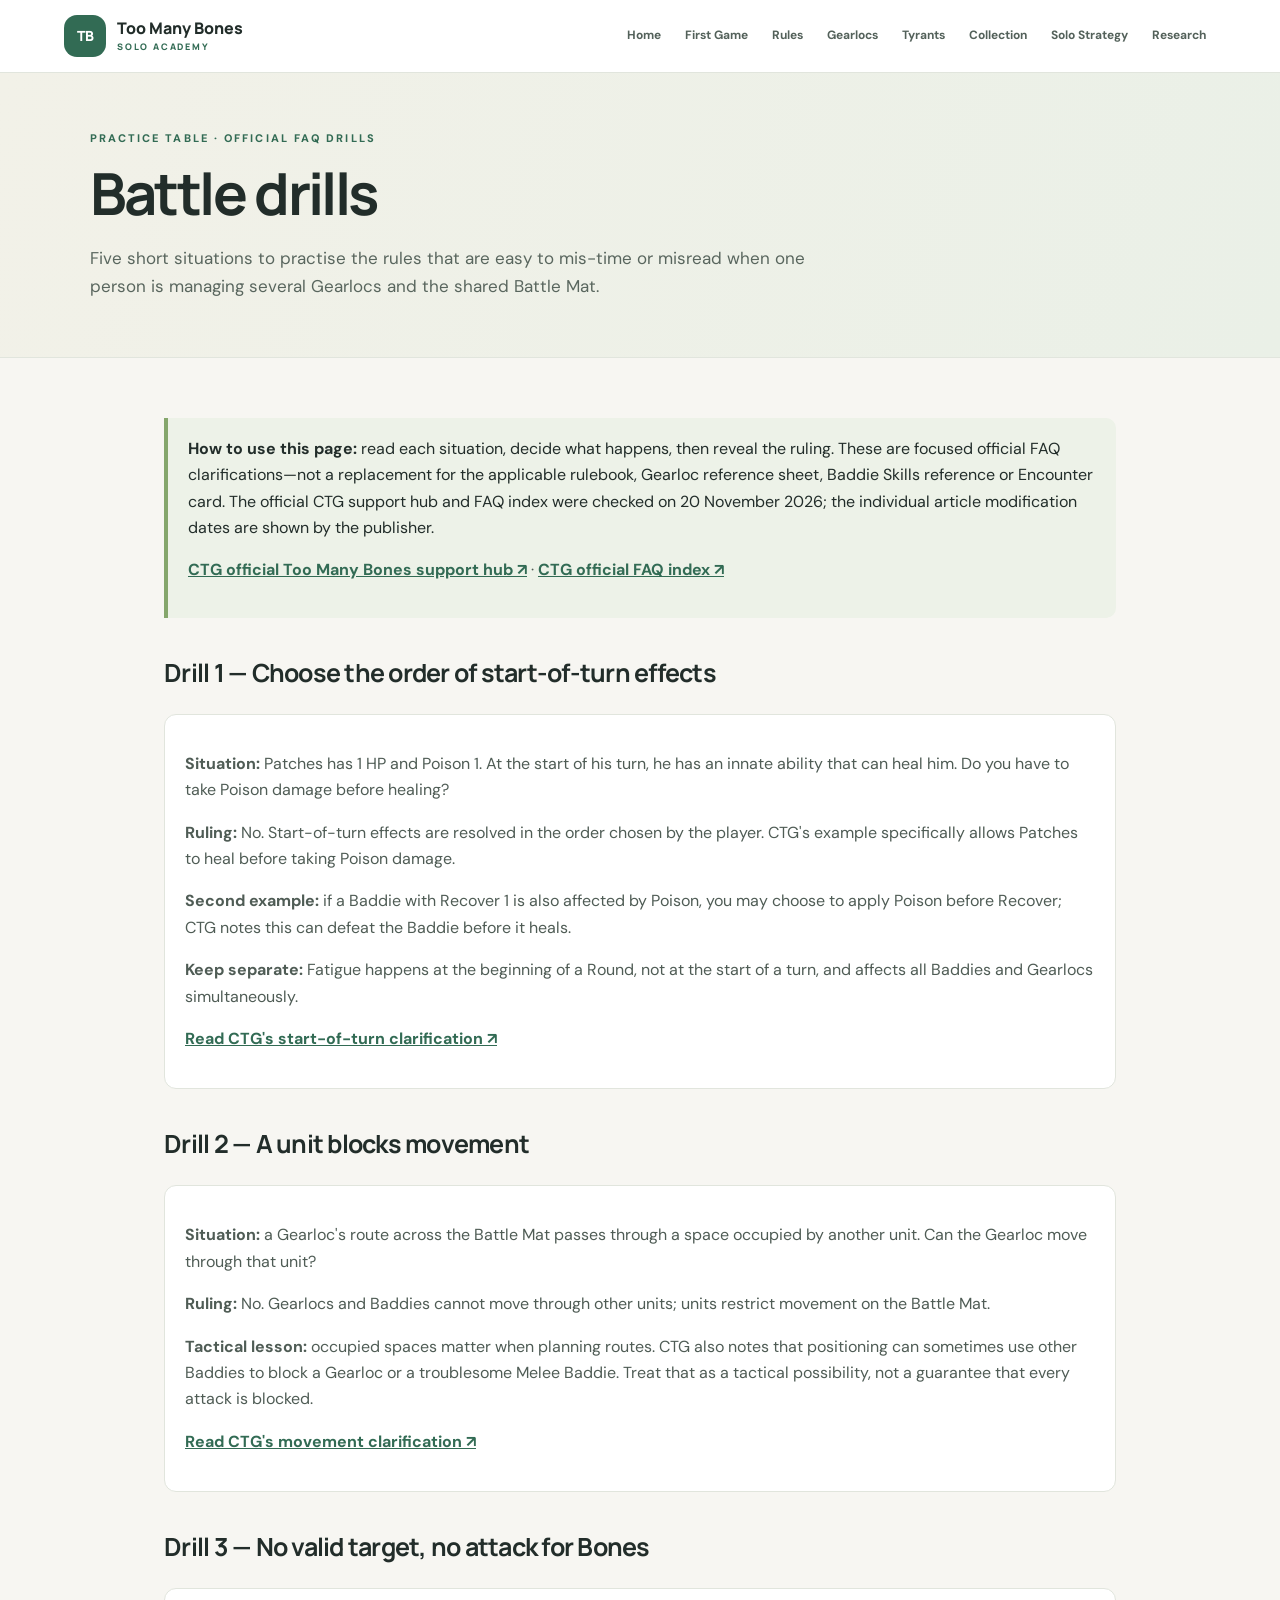
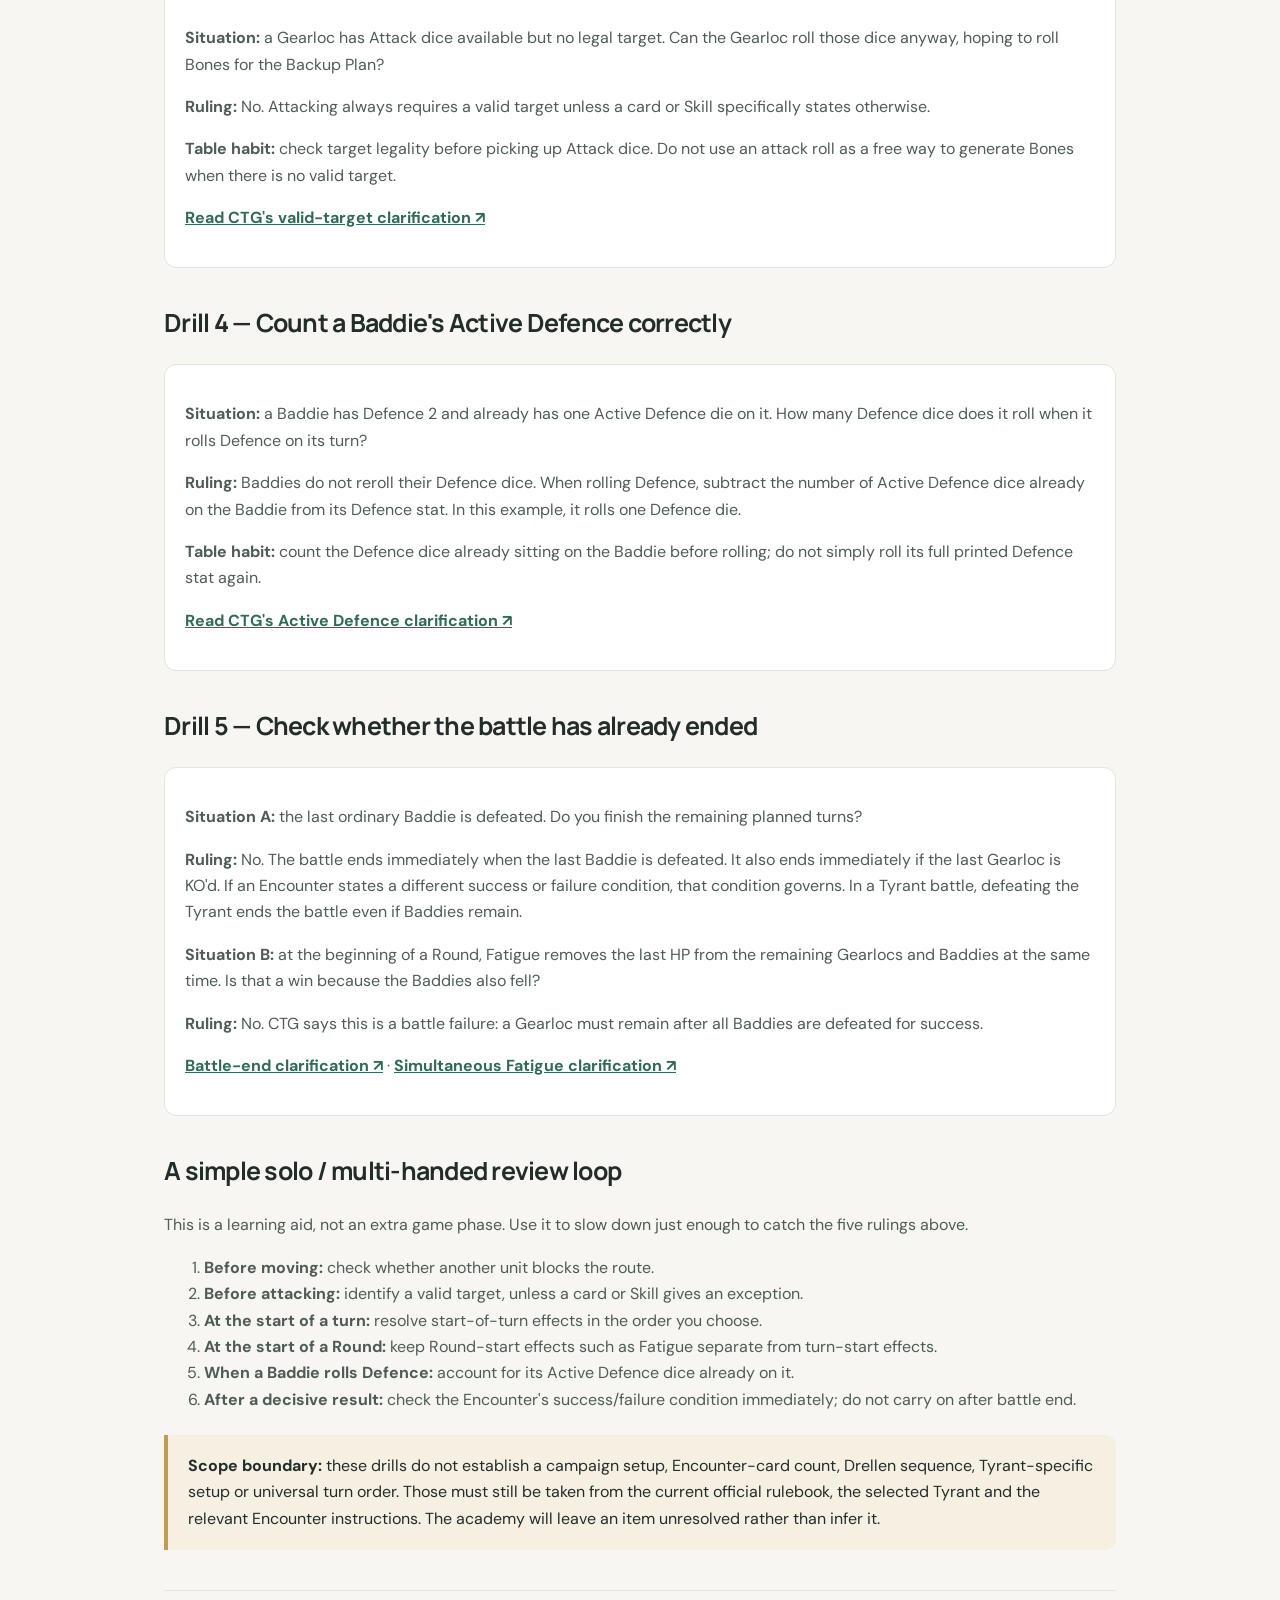
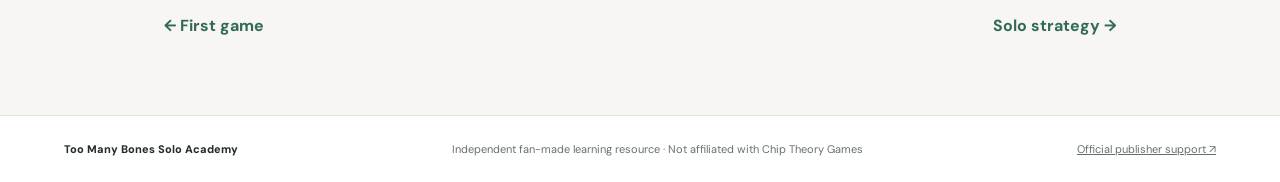
==== battle-drills.html @ 502edc92 "Add official-source battle drills for solo play" ====
<!doctype html>
<html lang="en">
<head>
<meta charset="utf-8">
<meta name="viewport" content="width=device-width,initial-scale=1">
<meta name="description" content="Five official Chip Theory Games FAQ battle drills for learning Too Many Bones solo and multi-handed.">
<title>Battle Drills | Too Many Bones Solo Academy</title>
<link rel="stylesheet" href="assets/style.css">
</head>
<body>
<header class="site-header">
<a class="brand" href="index.html"><span class="brand-mark">TB</span><span>Too Many Bones <small>SOLO ACADEMY</small></span></a>
<button class="menu-toggle" aria-expanded="false" aria-controls="site-nav">Menu</button>
<nav id="site-nav" aria-label="Main navigation">
<a href="index.html">Home</a><a href="getting-started.html">First Game</a><a href="rules.html">Rules</a><a href="gearlocs.html">Gearlocs</a><a href="tyrants.html">Tyrants</a><a href="expansions.html">Collection</a><a href="solo-strategy.html">Solo Strategy</a><a href="research.html">Research</a>
</nav>
</header>
<main>
<section class="page-intro">
<p class="eyebrow">PRACTICE TABLE · OFFICIAL FAQ DRILLS</p>
<h1>Battle drills</h1>
<p class="lead">Five short situations to practise the rules that are easy to mis-time or misread when one person is managing several Gearlocs and the shared Battle Mat.</p>
</section>
<article class="content">
<div class="info-box">
<strong>How to use this page:</strong> read each situation, decide what happens, then reveal the ruling. These are focused official FAQ clarifications—not a replacement for the applicable rulebook, Gearloc reference sheet, Baddie Skills reference or Encounter card. The official CTG support hub and FAQ index were checked on 20 November 2026; the individual article modification dates are shown by the publisher.
<p><a href="https://chiptheorygames.com/pages/support/too-many-bones" target="_blank" rel="noopener">CTG official Too Many Bones support hub ↗</a> · <a href="https://tmbsupport.chiptheorygames.com/support/solutions" target="_blank" rel="noopener">CTG official FAQ index ↗</a></p>
</div>

<h2>Drill 1 — Choose the order of start-of-turn effects</h2>
<div class="mini-card">
<p><strong>Situation:</strong> Patches has 1 HP and Poison 1. At the start of his turn, he has an innate ability that can heal him. Do you have to take Poison damage before healing?</p>
<p><strong>Ruling:</strong> No. Start-of-turn effects are resolved in the order chosen by the player. CTG's example specifically allows Patches to heal before taking Poison damage.</p>
<p><strong>Second example:</strong> if a Baddie with Recover 1 is also affected by Poison, you may choose to apply Poison before Recover; CTG notes this can defeat the Baddie before it heals.</p>
<p><strong>Keep separate:</strong> Fatigue happens at the beginning of a Round, not at the start of a turn, and affects all Baddies and Gearlocs simultaneously.</p>
<p><a href="https://tmbsupport.chiptheorygames.com/support/solutions/articles/33000210158-in-what-order-do-you-resolve-start-of-turn-effects-" target="_blank" rel="noopener">Read CTG's start-of-turn clarification ↗</a></p>
</div>

<h2>Drill 2 — A unit blocks movement</h2>
<div class="mini-card">
<p><strong>Situation:</strong> a Gearloc's route across the Battle Mat passes through a space occupied by another unit. Can the Gearloc move through that unit?</p>
<p><strong>Ruling:</strong> No. Gearlocs and Baddies cannot move through other units; units restrict movement on the Battle Mat.</p>
<p><strong>Tactical lesson:</strong> occupied spaces matter when planning routes. CTG also notes that positioning can sometimes use other Baddies to block a Gearloc or a troublesome Melee Baddie. Treat that as a tactical possibility, not a guarantee that every attack is blocked.</p>
<p><a href="https://tmbsupport.chiptheorygames.com/support/solutions/articles/33000210157-what-blocks-gearloc-and-baddie-movement-can-they-move-through-allied-units-opposing-units-" target="_blank" rel="noopener">Read CTG's movement clarification ↗</a></p>
</div>

<h2>Drill 3 — No valid target, no attack for Bones</h2>
<div class="mini-card">
<p><strong>Situation:</strong> a Gearloc has Attack dice available but no legal target. Can the Gearloc roll those dice anyway, hoping to roll Bones for the Backup Plan?</p>
<p><strong>Ruling:</strong> No. Attacking always requires a valid target unless a card or Skill specifically states otherwise.</p>
<p><strong>Table habit:</strong> check target legality before picking up Attack dice. Do not use an attack roll as a free way to generate Bones when there is no valid target.</p>
<p><a href="https://tmbsupport.chiptheorygames.com/support/solutions/articles/33000210144-can-gearlocs-and-baddies-roll-atk-dice-without-a-valid-target-in-order-to-acquire-bones-" target="_blank" rel="noopener">Read CTG's valid-target clarification ↗</a></p>
</div>

<h2>Drill 4 — Count a Baddie's Active Defence correctly</h2>
<div class="mini-card">
<p><strong>Situation:</strong> a Baddie has Defence 2 and already has one Active Defence die on it. How many Defence dice does it roll when it rolls Defence on its turn?</p>
<p><strong>Ruling:</strong> Baddies do not reroll their Defence dice. When rolling Defence, subtract the number of Active Defence dice already on the Baddie from its Defence stat. In this example, it rolls one Defence die.</p>
<p><strong>Table habit:</strong> count the Defence dice already sitting on the Baddie before rolling; do not simply roll its full printed Defence stat again.</p>
<p><a href="https://tmbsupport.chiptheorygames.com/support/solutions/articles/33000210058-do-baddies-re-roll-active-def-on-their-turn-" target="_blank" rel="noopener">Read CTG's Active Defence clarification ↗</a></p>
</div>

<h2>Drill 5 — Check whether the battle has already ended</h2>
<div class="mini-card">
<p><strong>Situation A:</strong> the last ordinary Baddie is defeated. Do you finish the remaining planned turns?</p>
<p><strong>Ruling:</strong> No. The battle ends immediately when the last Baddie is defeated. It also ends immediately if the last Gearloc is KO'd. If an Encounter states a different success or failure condition, that condition governs. In a Tyrant battle, defeating the Tyrant ends the battle even if Baddies remain.</p>
<p><strong>Situation B:</strong> at the beginning of a Round, Fatigue removes the last HP from the remaining Gearlocs and Baddies at the same time. Is that a win because the Baddies also fell?</p>
<p><strong>Ruling:</strong> No. CTG says this is a battle failure: a Gearloc must remain after all Baddies are defeated for success.</p>
<p><a href="https://tmbsupport.chiptheorygames.com/support/solutions/articles/33000210159-when-does-a-battle-end-" target="_blank" rel="noopener">Battle-end clarification ↗</a> · <a href="https://tmbsupport.chiptheorygames.com/support/solutions/articles/33000210160-if-fatigue-causes-gearlocs-and-baddies-to-lose-their-last-hp-at-the-same-time-do-we-fail-or-succeed-" target="_blank" rel="noopener">Simultaneous Fatigue clarification ↗</a></p>
</div>

<h2>A simple solo / multi-handed review loop</h2>
<p>This is a learning aid, not an extra game phase. Use it to slow down just enough to catch the five rulings above.</p>
<ol>
<li><strong>Before moving:</strong> check whether another unit blocks the route.</li>
<li><strong>Before attacking:</strong> identify a valid target, unless a card or Skill gives an exception.</li>
<li><strong>At the start of a turn:</strong> resolve start-of-turn effects in the order you choose.</li>
<li><strong>At the start of a Round:</strong> keep Round-start effects such as Fatigue separate from turn-start effects.</li>
<li><strong>When a Baddie rolls Defence:</strong> account for its Active Defence dice already on it.</li>
<li><strong>After a decisive result:</strong> check the Encounter's success/failure condition immediately; do not carry on after battle end.</li>
</ol>

<div class="info-box warning-box">
<strong>Scope boundary:</strong> these drills do not establish a campaign setup, Encounter-card count, Drellen sequence, Tyrant-specific setup or universal turn order. Those must still be taken from the current official rulebook, the selected Tyrant and the relevant Encounter instructions. The academy will leave an item unresolved rather than infer it.
</div>

<div class="page-nav"><a href="getting-started.html">← First game</a><a href="solo-strategy.html">Solo strategy →</a></div>
</article>
</main>
<footer><span>Too Many Bones Solo Academy</span><span>Independent fan-made learning resource · Not affiliated with Chip Theory Games</span><a href="https://chiptheorygames.com/pages/support/too-many-bones" target="_blank" rel="noopener">Official publisher support ↗</a></footer>
<script src="assets/site.js"></script>
</body>
</html>
---- assets/style.css ----
@import url('https://fonts.googleapis.com/css2?family=DM+Sans:wght@400;500;600;700&family=Manrope:wght@400;500;600;700;800&display=swap');
:root{--paper:#f7f6f2;--surface:#fff;--ink:#222d2a;--muted:#64716b;--line:#e1e5dd;--green:#326b54;--green-dark:#244d3e;--lime:#d8e6a8;--sand:#eee9dc;--shadow:0 12px 32px rgba(36,55,43,.06)}*{box-sizing:border-box}html{scroll-behavior:smooth}body{margin:0;background:var(--paper);color:var(--ink);font-family:"DM Sans",sans-serif;line-height:1.65}a{color:inherit}.site-header{position:sticky;top:0;z-index:10;display:flex;align-items:center;justify-content:space-between;gap:24px;padding:15px max(5vw,22px);background:rgba(255,255,255,.94);backdrop-filter:blur(12px);border-bottom:1px solid var(--line)}.brand{display:flex;align-items:center;gap:11px;text-decoration:none;font-family:Manrope,sans-serif;font-weight:800;line-height:1.1;white-space:nowrap}.brand small{display:block;margin-top:5px;color:var(--green);font-size:9px;letter-spacing:.2em}.brand-mark{display:grid;place-items:center;width:42px;height:42px;border-radius:13px;background:var(--green);color:white;font-size:14px;letter-spacing:-.05em}nav{display:flex;align-items:center;gap:4px;flex-wrap:wrap}nav a{padding:8px 10px;border-radius:8px;text-decoration:none;color:#53615a;font-size:12px;font-weight:700}nav a:hover,nav a.active{background:#eaf0e7;color:var(--green-dark)}.menu-toggle{display:none;border:1px solid var(--line);background:white;padding:8px 12px;border-radius:8px}.hero{position:relative;overflow:hidden;padding:clamp(65px,10vw,126px) max(8vw,24px) 66px;background:linear-gradient(110deg,#f2f1e8 0%,#f8f7f2 58%,#e7eee2 100%);border-bottom:1px solid var(--line)}.hero:after{content:"";position:absolute;width:390px;height:390px;right:8%;top:15%;border:1px solid #cdd9c5;border-radius:50%;box-shadow:0 0 0 34px rgba(205,217,197,.15),0 0 0 70px rgba(205,217,197,.1);pointer-events:none}.eyebrow{margin:0 0 13px;color:var(--green);font-size:11px;font-weight:800;letter-spacing:.19em;text-transform:uppercase}.hero h1{position:relative;z-index:1;max-width:700px;margin:0;font-family:Manrope,sans-serif;font-size:clamp(46px,7.5vw,88px);line-height:1.04;letter-spacing:-.065em}.hero h1 span{color:var(--green)}.hero-copy{position:relative;z-index:1;max-width:560px;margin:25px 0;color:#59665e;font-size:18px}.hero-actions{position:relative;z-index:1;display:flex;align-items:center;gap:23px;flex-wrap:wrap;margin-top:30px}.button{display:inline-flex;align-items:center;gap:15px;padding:13px 18px;border:1px solid var(--green);border-radius:9px;background:var(--green);color:white;text-decoration:none;font-size:14px;font-weight:700}.button:hover{background:var(--green-dark)}.text-link{color:var(--green-dark);font-size:14px;font-weight:700;text-decoration:none}.hero-note{position:relative;z-index:1;margin-top:44px;color:#6b776f;font-size:12px}.status-dot{display:inline-block;width:7px;height:7px;margin-right:8px;border-radius:50%;background:#78a56e}.section{padding:66px max(6vw,24px)}.section-heading{display:flex;align-items:end;justify-content:space-between;gap:24px;margin-bottom:26px}.section-heading h2,.callout h2,.page-intro h1{margin:0;font-family:Manrope,sans-serif;letter-spacing:-.045em;line-height:1.15}.section-heading h2,.callout h2{font-size:clamp(28px,4vw,42px)}.section-heading>p{max-width:280px;color:var(--muted);font-size:13px}.card-grid{display:grid;grid-template-columns:repeat(3,minmax(0,1fr));gap:15px}.feature-card{display:block;min-height:230px;padding:23px;border:1px solid var(--line);border-radius:15px;background:var(--surface);text-decoration:none;box-shadow:0 4px 16px rgba(36,55,43,.025);transition:transform .2s,box-shadow .2s}.feature-card:hover{transform:translateY(-3px);box-shadow:var(--shadow)}.card-icon{display:grid;place-items:center;width:37px;height:37px;border-radius:10px;background:#edf2e8;color:var(--green);font-size:12px;font-weight:800}.feature-card h3{margin:19px 0 7px;font-family:Manrope,sans-serif;font-size:19px;letter-spacing:-.025em}.feature-card p{margin:0 0 19px;color:var(--muted);font-size:13px}.card-link{color:var(--green);font-size:12px;font-weight:800}.callout{display:flex;align-items:center;justify-content:space-between;gap:28px;margin:0 max(6vw,24px) 70px;padding:35px;border:1px solid #dce4d5;border-radius:17px;background:#eef2e8}.callout>div{max-width:700px}.callout p:not(.eyebrow){color:#59665e;font-size:14px}.button-outline{flex-shrink:0;background:transparent;color:var(--green)}.button-outline:hover{color:white}footer{display:flex;align-items:center;justify-content:space-between;gap:16px;padding:24px max(5vw,22px);border-top:1px solid var(--line);background:white;color:var(--muted);font-size:11px}footer span:first-child{color:var(--ink);font-weight:800}.page-intro{padding:56px max(7vw,24px) 40px;background:linear-gradient(110deg,#f2f1e8,#eaf0e7);border-bottom:1px solid var(--line)}.page-intro h1{font-size:clamp(36px,5vw,58px)}.page-intro .lead{max-width:760px;color:#59665e;font-size:17px}.content{max-width:1000px;margin:0 auto;padding:38px 24px 75px}.content h2{margin-top:34px;font-family:Manrope,sans-serif;font-size:25px;letter-spacing:-.03em}.content h3{font-family:Manrope,sans-serif}.content p,.content li{color:#4f5c55}.content a{color:var(--green);font-weight:700}.info-box{margin:22px 0;padding:18px 20px;border-left:4px solid #85a66c;border-radius:0 10px 10px 0;background:#edf2e8}.warning-box{border-left-color:#c49b54;background:#f6f0e3}.two-col{display:grid;grid-template-columns:repeat(2,minmax(0,1fr));gap:16px}.mini-card{padding:20px;border:1px solid var(--line);border-radius:12px;background:white}.mini-card h3{margin-top:0}.checklist li{padding:5px 0}.table-wrap{overflow-x:auto;border:1px solid var(--line);border-radius:12px;background:white}table{width:100%;border-collapse:collapse;font-size:13px}th,td{padding:12px 14px;border-bottom:1px solid var(--line);text-align:left;vertical-align:top}th{background:#edf2e8;color:var(--green-dark)}tr:last-child td{border-bottom:0}.pill{display:inline-block;padding:3px 8px;border-radius:999px;background:#edf2e8;color:var(--green-dark);font-size:11px;font-weight:700}.page-nav{display:flex;justify-content:space-between;gap:12px;margin-top:40px;padding-top:22px;border-top:1px solid var(--line)}.page-nav a{text-decoration:none}.source-list li{margin-bottom:10px}@media(max-width:980px){.site-header{flex-wrap:wrap}.menu-toggle{display:block}nav{display:none;width:100%;padding-top:8px}nav.open{display:flex}nav a{font-size:13px}.card-grid{grid-template-columns:repeat(2,minmax(0,1fr))}.hero:after{right:-180px;opacity:.55}}@media(max-width:620px){.site-header{padding:12px 18px}.brand{font-size:14px}.hero{padding:65px 23px 45px}.hero-copy{font-size:16px}.section{padding:46px 18px}.section-heading{display:block}.card-grid,.two-col{grid-template-columns:1fr}.feature-card{min-height:0}.callout{display:block;margin:0 18px 45px;padding:24px}.callout .button{margin-top:12px}footer{align-items:flex-start;flex-direction:column;padding:22px}th,td{padding:10px}.hero:after{right:-260px}}
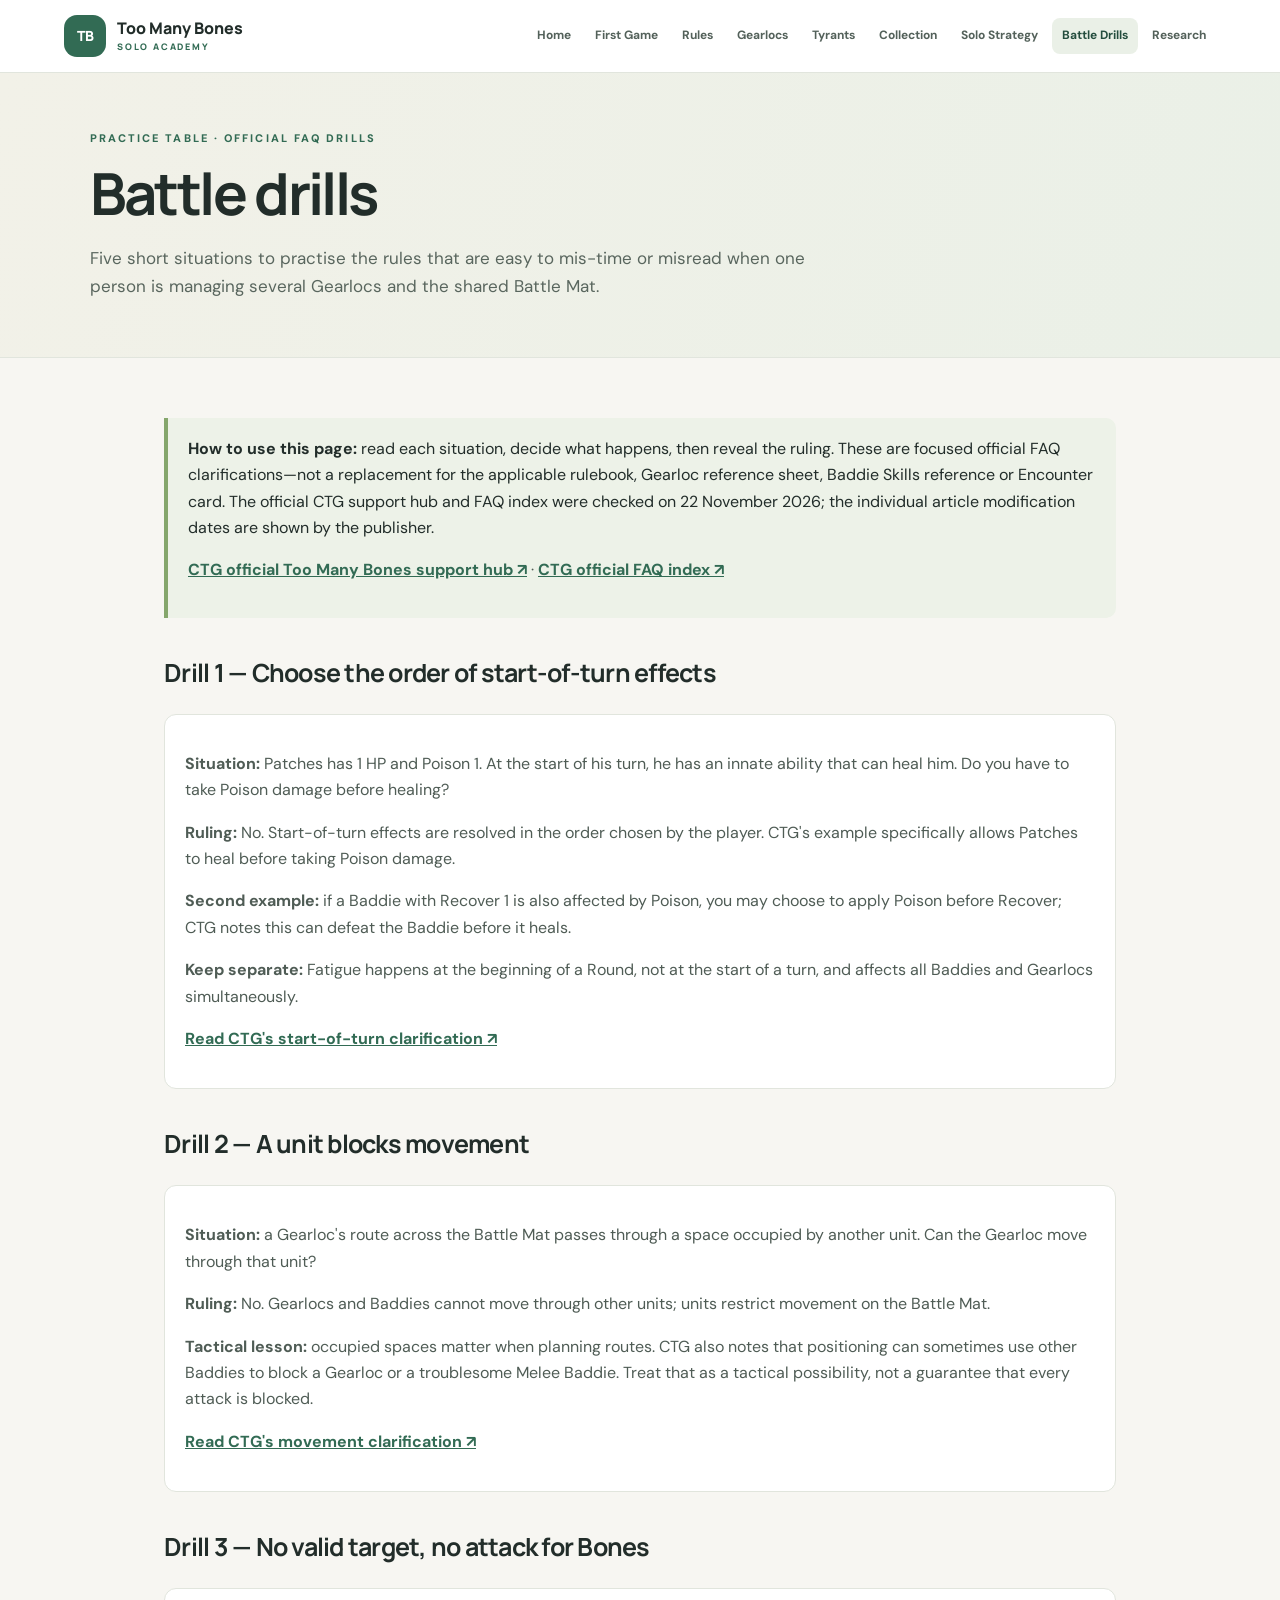
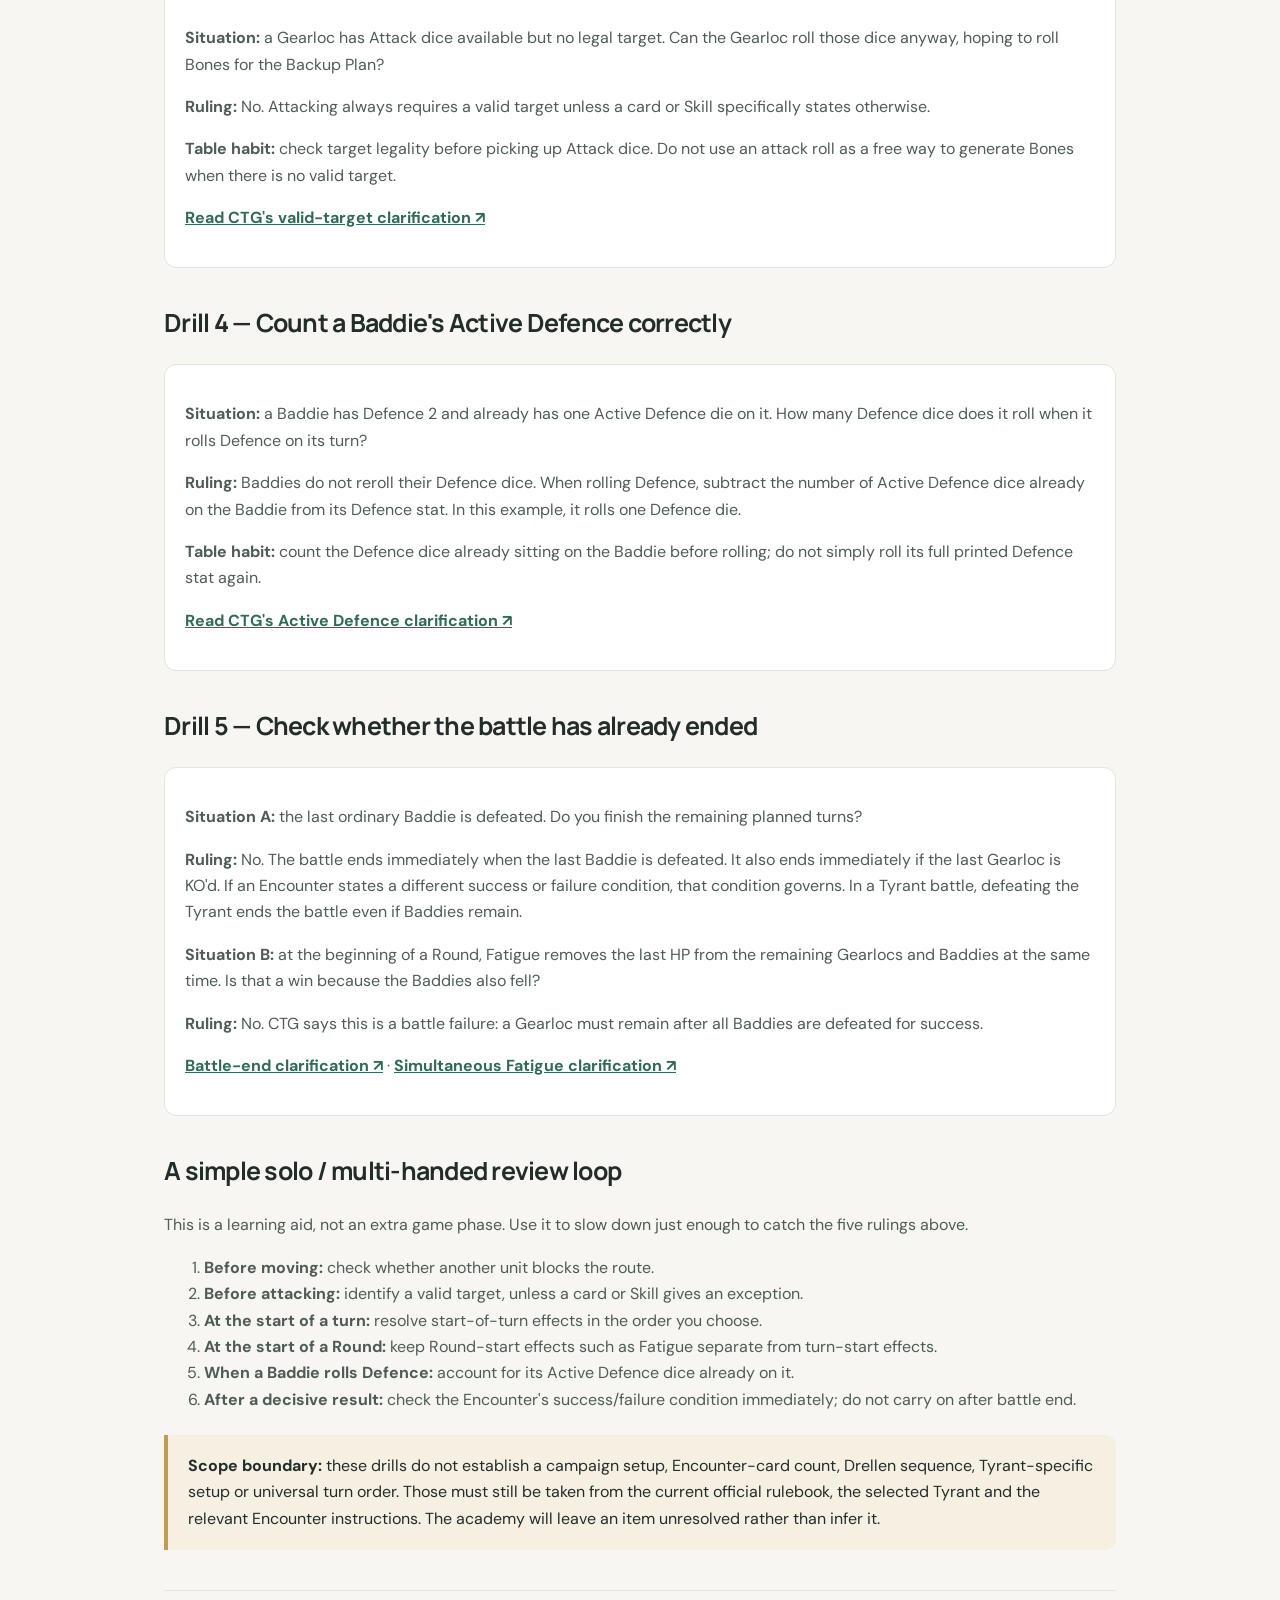
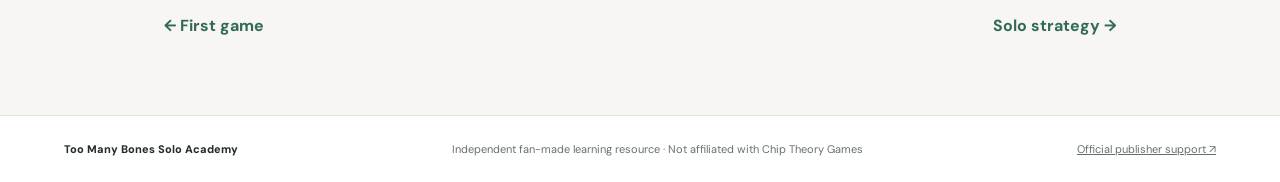
==== commit 0ba87307: "Add Battle Drills to main navigation" ====
--- a/battle-drills.html
+++ b/battle-drills.html
@@ -12,7 +12,7 @@
 <a class="brand" href="index.html"><span class="brand-mark">TB</span><span>Too Many Bones <small>SOLO ACADEMY</small></span></a>
 <button class="menu-toggle" aria-expanded="false" aria-controls="site-nav">Menu</button>
 <nav id="site-nav" aria-label="Main navigation">
-<a href="index.html">Home</a><a href="getting-started.html">First Game</a><a href="rules.html">Rules</a><a href="gearlocs.html">Gearlocs</a><a href="tyrants.html">Tyrants</a><a href="expansions.html">Collection</a><a href="solo-strategy.html">Solo Strategy</a><a href="research.html">Research</a>
+<a href="index.html">Home</a><a href="getting-started.html">First Game</a><a href="rules.html">Rules</a><a href="gearlocs.html">Gearlocs</a><a href="tyrants.html">Tyrants</a><a href="expansions.html">Collection</a><a href="solo-strategy.html">Solo Strategy</a><a class="active" href="battle-drills.html">Battle Drills</a><a href="research.html">Research</a>
 </nav>
 </header>
 <main>
@@ -23,7 +23,7 @@
 </section>
 <article class="content">
 <div class="info-box">
-<strong>How to use this page:</strong> read each situation, decide what happens, then reveal the ruling. These are focused official FAQ clarifications—not a replacement for the applicable rulebook, Gearloc reference sheet, Baddie Skills reference or Encounter card. The official CTG support hub and FAQ index were checked on 20 November 2026; the individual article modification dates are shown by the publisher.
+<strong>How to use this page:</strong> read each situation, decide what happens, then reveal the ruling. These are focused official FAQ clarifications—not a replacement for the applicable rulebook, Gearloc reference sheet, Baddie Skills reference or Encounter card. The official CTG support hub and FAQ index were checked on 22 November 2026; the individual article modification dates are shown by the publisher.
 <p><a href="https://chiptheorygames.com/pages/support/too-many-bones" target="_blank" rel="noopener">CTG official Too Many Bones support hub ↗</a> · <a href="https://tmbsupport.chiptheorygames.com/support/solutions" target="_blank" rel="noopener">CTG official FAQ index ↗</a></p>
 </div>
 
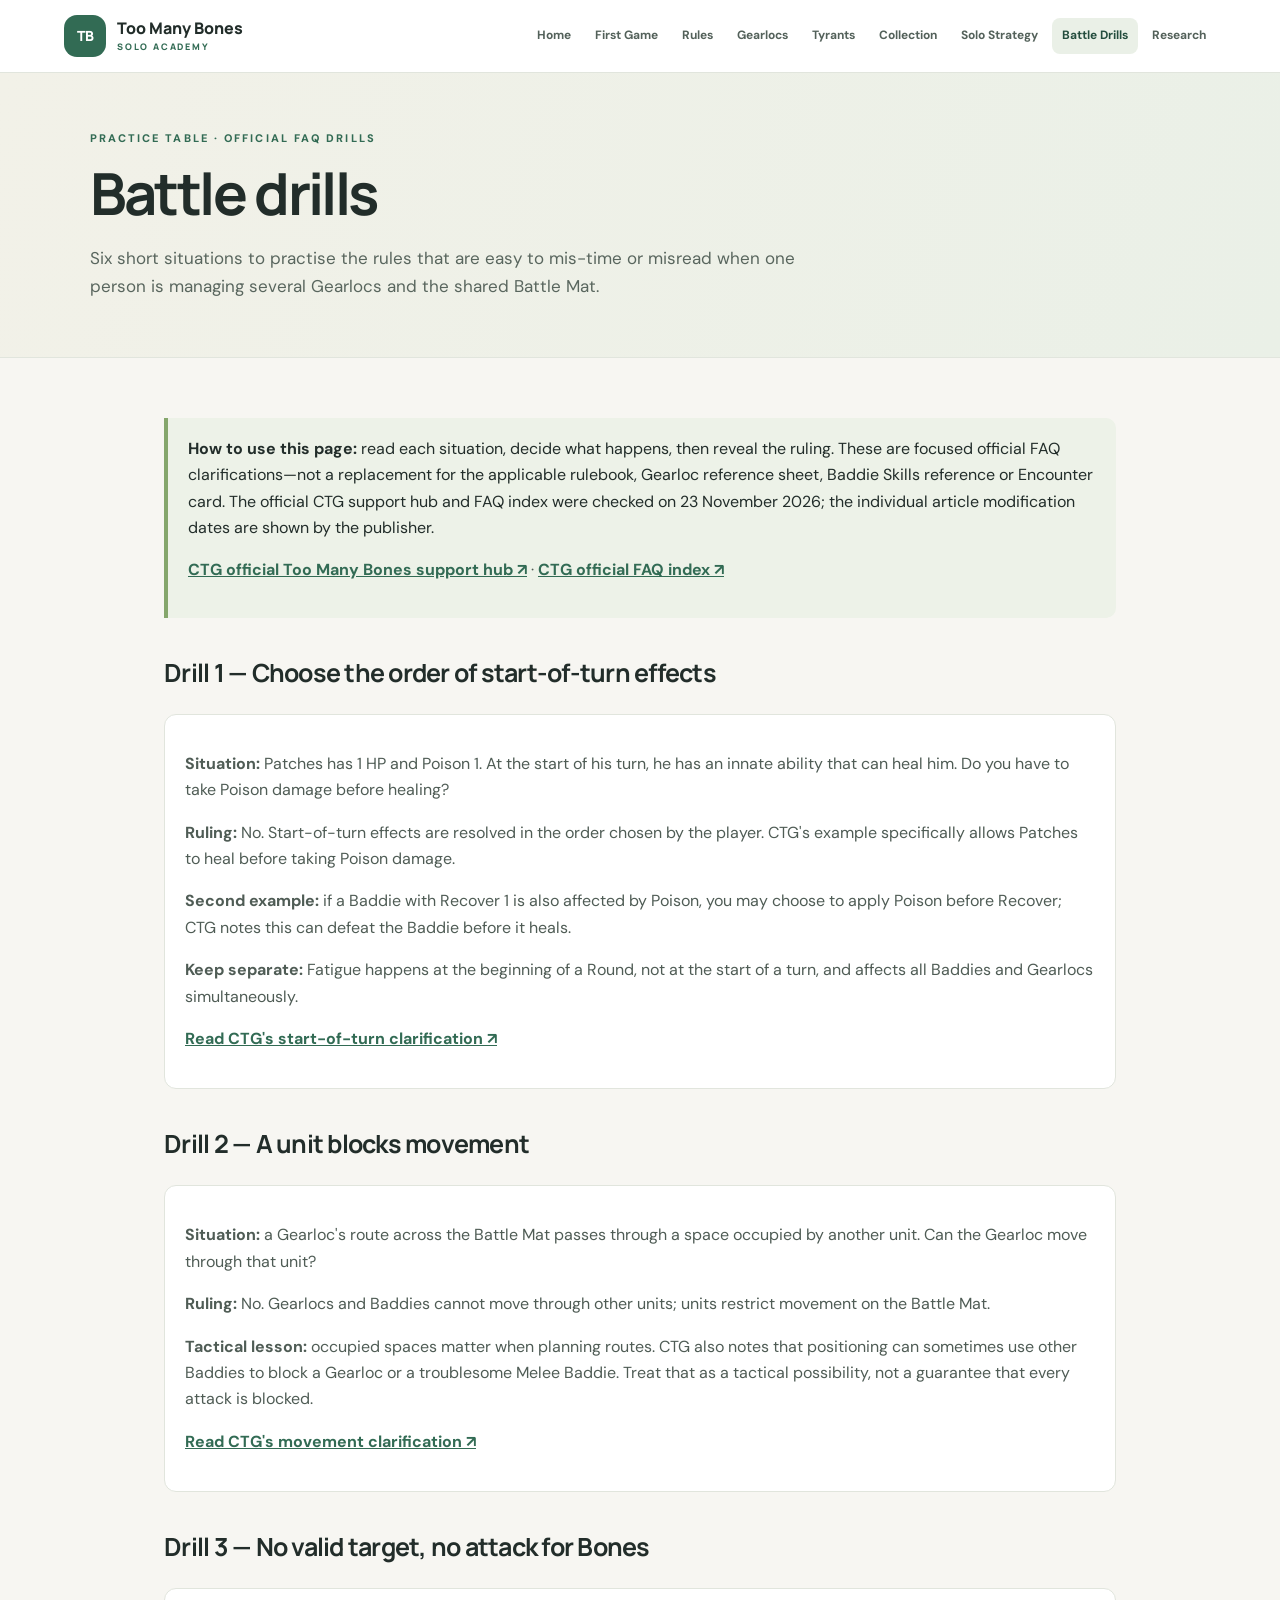
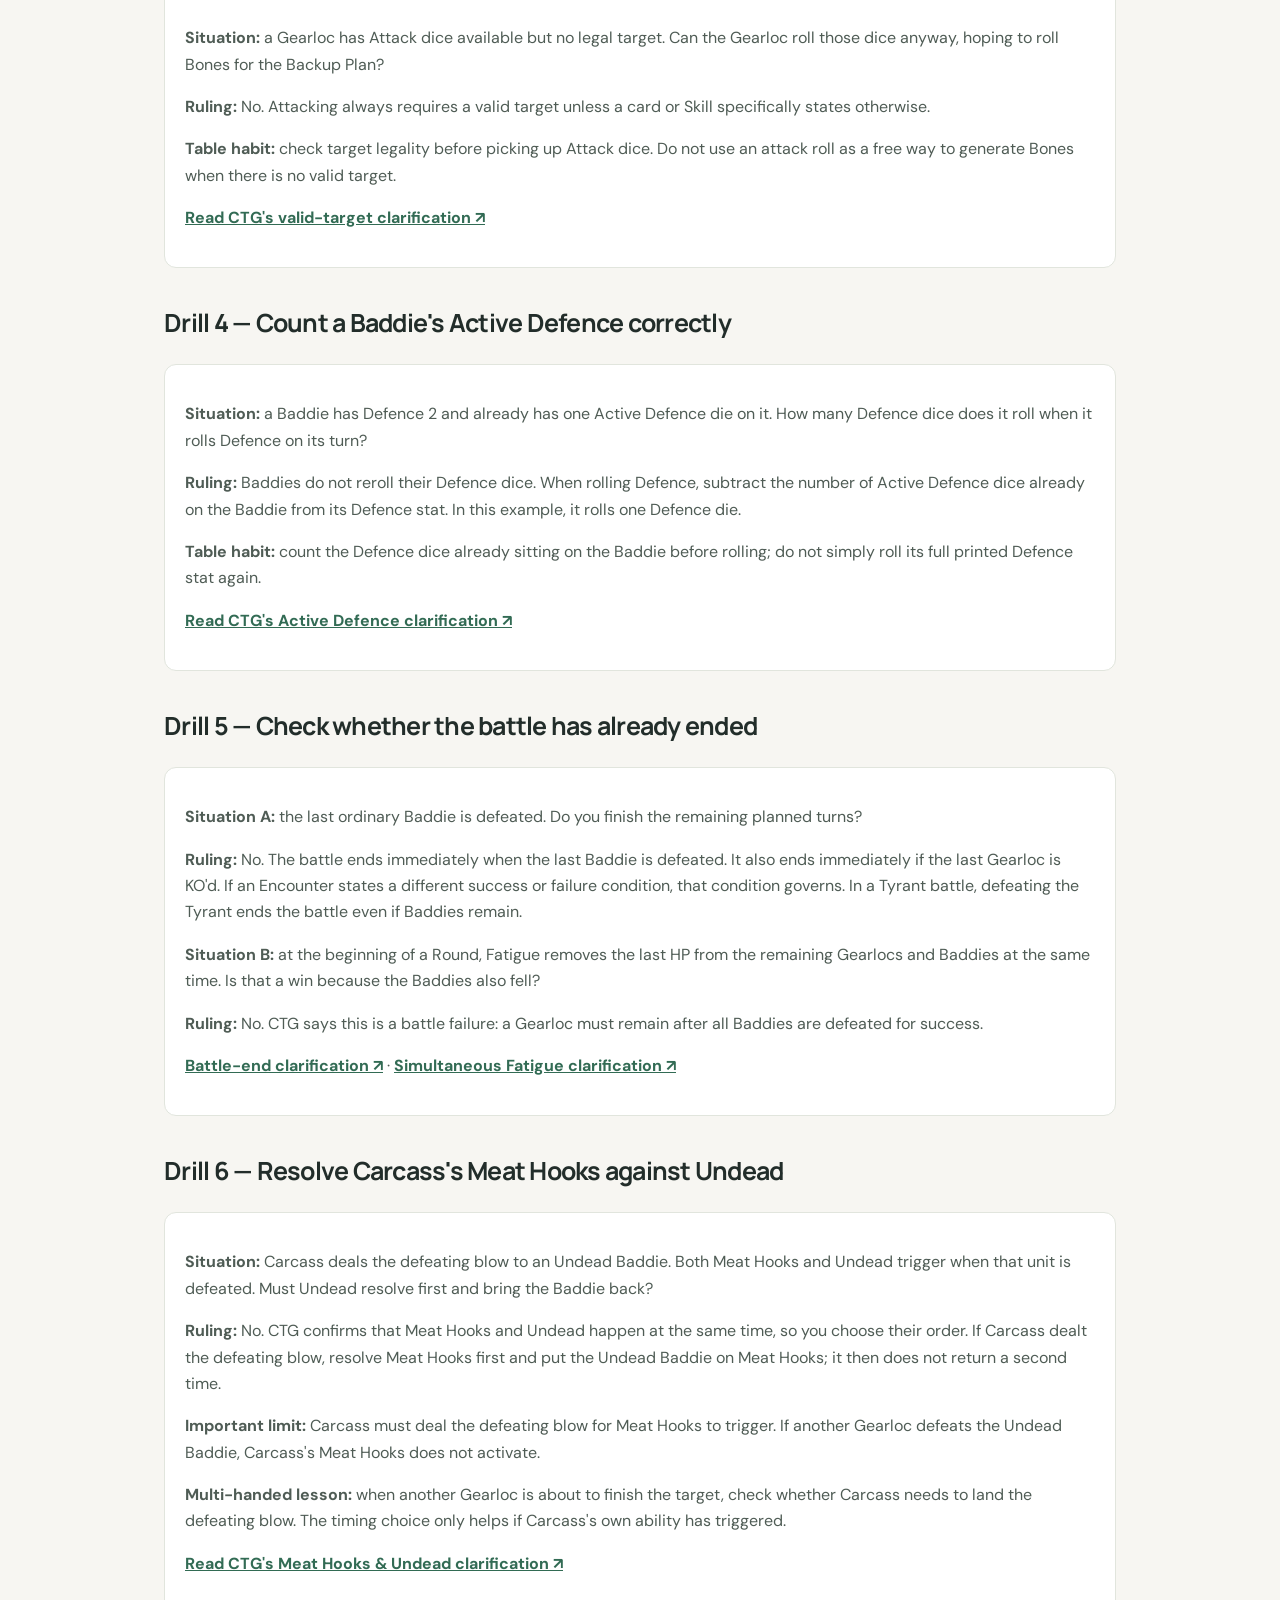
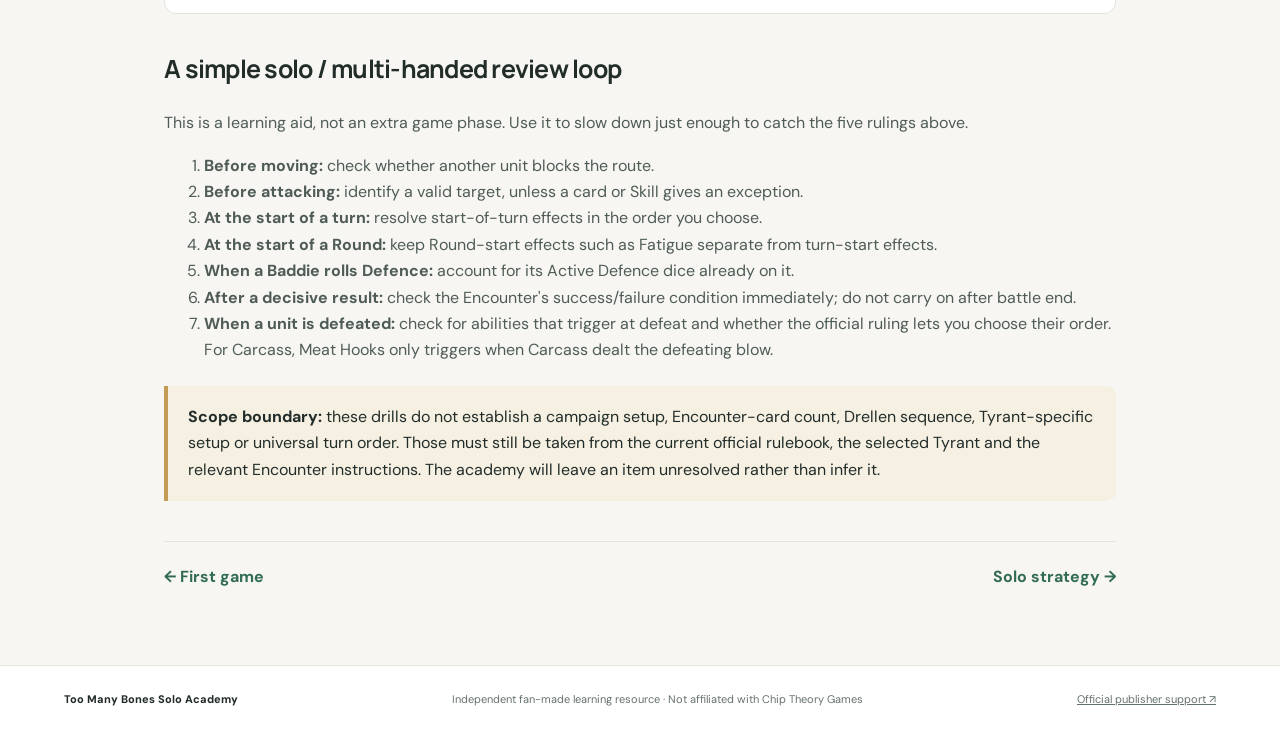
==== commit cf9dc988: "Add official Carcass Meat Hooks and Undead battle drill" ====
--- a/battle-drills.html
+++ b/battle-drills.html
@@ -3,7 +3,7 @@
 <head>
 <meta charset="utf-8">
 <meta name="viewport" content="width=device-width,initial-scale=1">
-<meta name="description" content="Five official Chip Theory Games FAQ battle drills for learning Too Many Bones solo and multi-handed.">
+<meta name="description" content="Six official Chip Theory Games FAQ battle drills for learning Too Many Bones solo and multi-handed.">
 <title>Battle Drills | Too Many Bones Solo Academy</title>
 <link rel="stylesheet" href="assets/style.css">
 </head>
@@ -19,11 +19,11 @@
 <section class="page-intro">
 <p class="eyebrow">PRACTICE TABLE · OFFICIAL FAQ DRILLS</p>
 <h1>Battle drills</h1>
-<p class="lead">Five short situations to practise the rules that are easy to mis-time or misread when one person is managing several Gearlocs and the shared Battle Mat.</p>
+<p class="lead">Six short situations to practise the rules that are easy to mis-time or misread when one person is managing several Gearlocs and the shared Battle Mat.</p>
 </section>
 <article class="content">
 <div class="info-box">
-<strong>How to use this page:</strong> read each situation, decide what happens, then reveal the ruling. These are focused official FAQ clarifications—not a replacement for the applicable rulebook, Gearloc reference sheet, Baddie Skills reference or Encounter card. The official CTG support hub and FAQ index were checked on 22 November 2026; the individual article modification dates are shown by the publisher.
+<strong>How to use this page:</strong> read each situation, decide what happens, then reveal the ruling. These are focused official FAQ clarifications—not a replacement for the applicable rulebook, Gearloc reference sheet, Baddie Skills reference or Encounter card. The official CTG support hub and FAQ index were checked on 23 November 2026; the individual article modification dates are shown by the publisher.
 <p><a href="https://chiptheorygames.com/pages/support/too-many-bones" target="_blank" rel="noopener">CTG official Too Many Bones support hub ↗</a> · <a href="https://tmbsupport.chiptheorygames.com/support/solutions" target="_blank" rel="noopener">CTG official FAQ index ↗</a></p>
 </div>
 
@@ -69,6 +69,15 @@
 <p><a href="https://tmbsupport.chiptheorygames.com/support/solutions/articles/33000210159-when-does-a-battle-end-" target="_blank" rel="noopener">Battle-end clarification ↗</a> · <a href="https://tmbsupport.chiptheorygames.com/support/solutions/articles/33000210160-if-fatigue-causes-gearlocs-and-baddies-to-lose-their-last-hp-at-the-same-time-do-we-fail-or-succeed-" target="_blank" rel="noopener">Simultaneous Fatigue clarification ↗</a></p>
 </div>
 
+<h2>Drill 6 — Resolve Carcass's Meat Hooks against Undead</h2>
+<div class="mini-card">
+<p><strong>Situation:</strong> Carcass deals the defeating blow to an Undead Baddie. Both Meat Hooks and Undead trigger when that unit is defeated. Must Undead resolve first and bring the Baddie back?</p>
+<p><strong>Ruling:</strong> No. CTG confirms that Meat Hooks and Undead happen at the same time, so you choose their order. If Carcass dealt the defeating blow, resolve Meat Hooks first and put the Undead Baddie on Meat Hooks; it then does not return a second time.</p>
+<p><strong>Important limit:</strong> Carcass must deal the defeating blow for Meat Hooks to trigger. If another Gearloc defeats the Undead Baddie, Carcass's Meat Hooks does not activate.</p>
+<p><strong>Multi-handed lesson:</strong> when another Gearloc is about to finish the target, check whether Carcass needs to land the defeating blow. The timing choice only helps if Carcass's own ability has triggered.</p>
+<p><a href="https://tmbsupport.chiptheorygames.com/support/solutions/articles/33000291067-meat-hooks-undead-baddie-skill" target="_blank" rel="noopener">Read CTG's Meat Hooks &amp; Undead clarification ↗</a></p>
+</div>
+
 <h2>A simple solo / multi-handed review loop</h2>
 <p>This is a learning aid, not an extra game phase. Use it to slow down just enough to catch the five rulings above.</p>
 <ol>
@@ -78,6 +87,7 @@
 <li><strong>At the start of a Round:</strong> keep Round-start effects such as Fatigue separate from turn-start effects.</li>
 <li><strong>When a Baddie rolls Defence:</strong> account for its Active Defence dice already on it.</li>
 <li><strong>After a decisive result:</strong> check the Encounter's success/failure condition immediately; do not carry on after battle end.</li>
+<li><strong>When a unit is defeated:</strong> check for abilities that trigger at defeat and whether the official ruling lets you choose their order. For Carcass, Meat Hooks only triggers when Carcass dealt the defeating blow.</li>
 </ol>
 
 <div class="info-box warning-box">
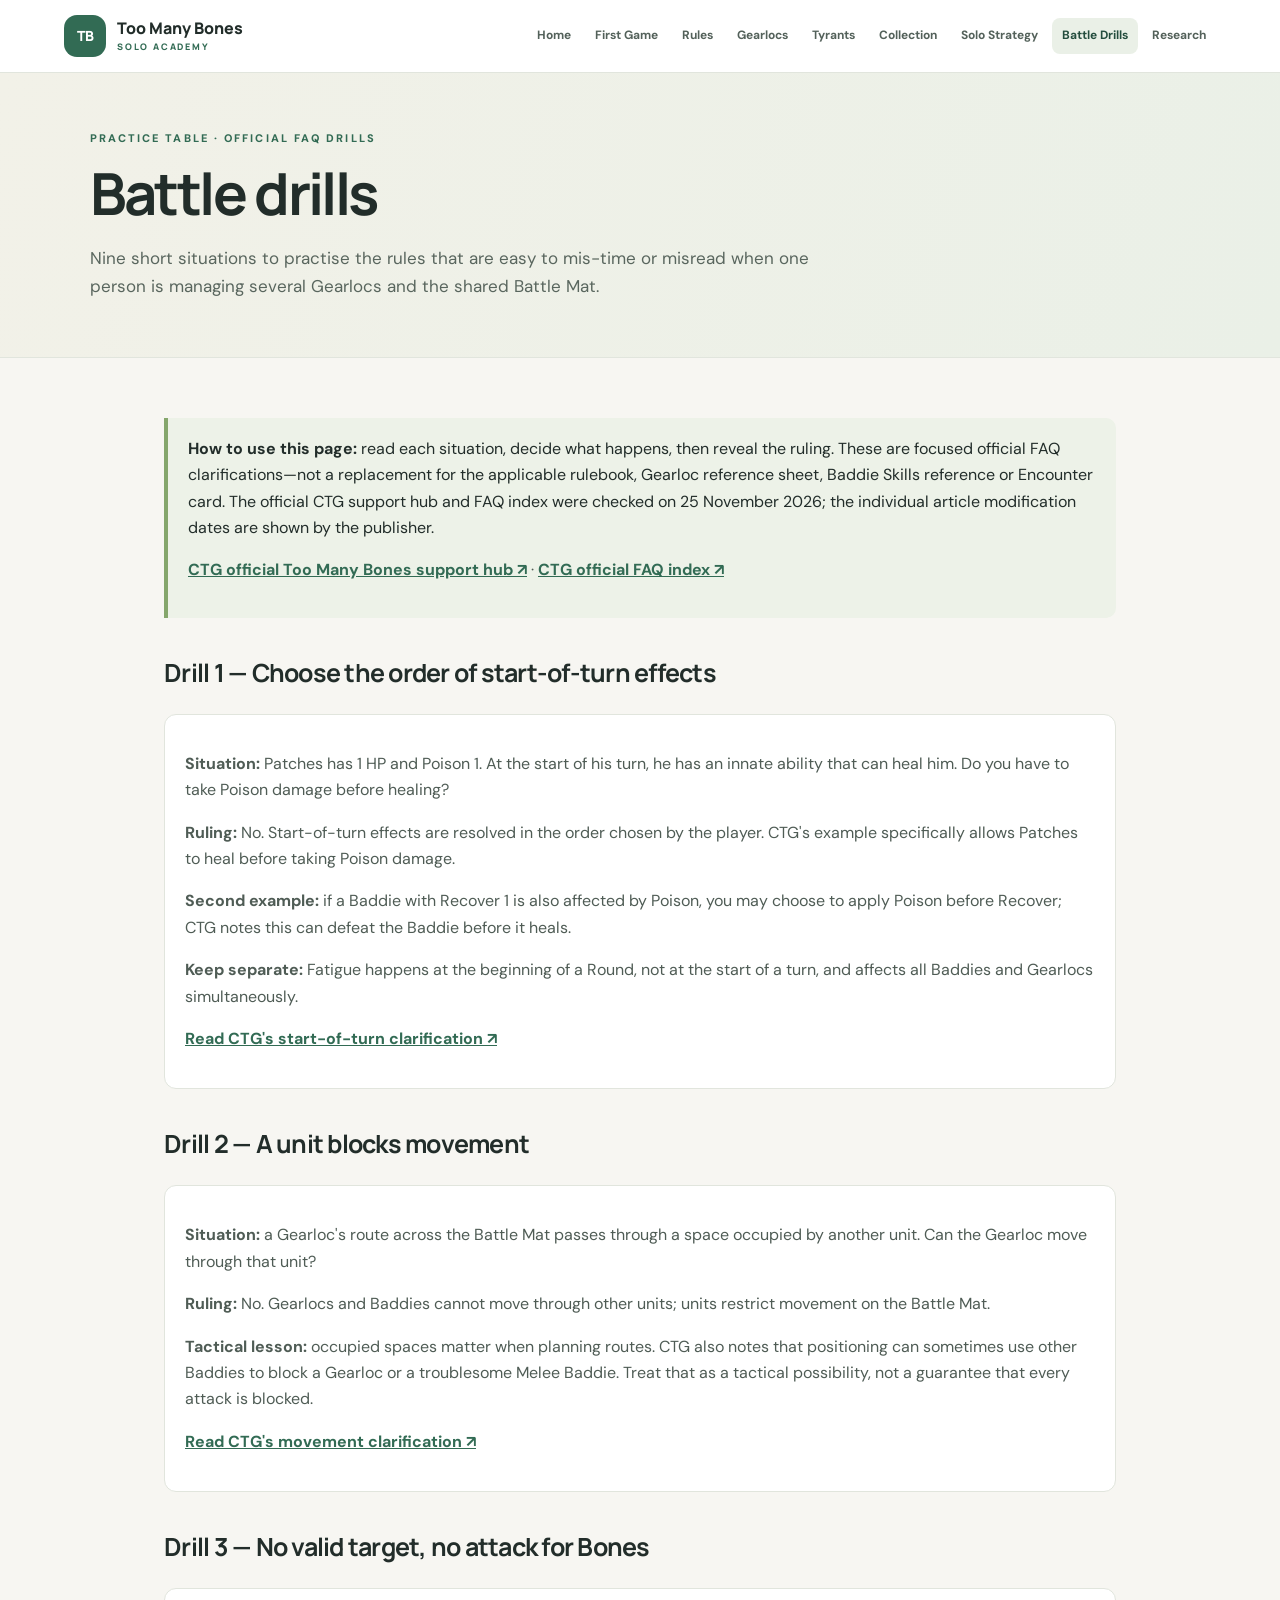
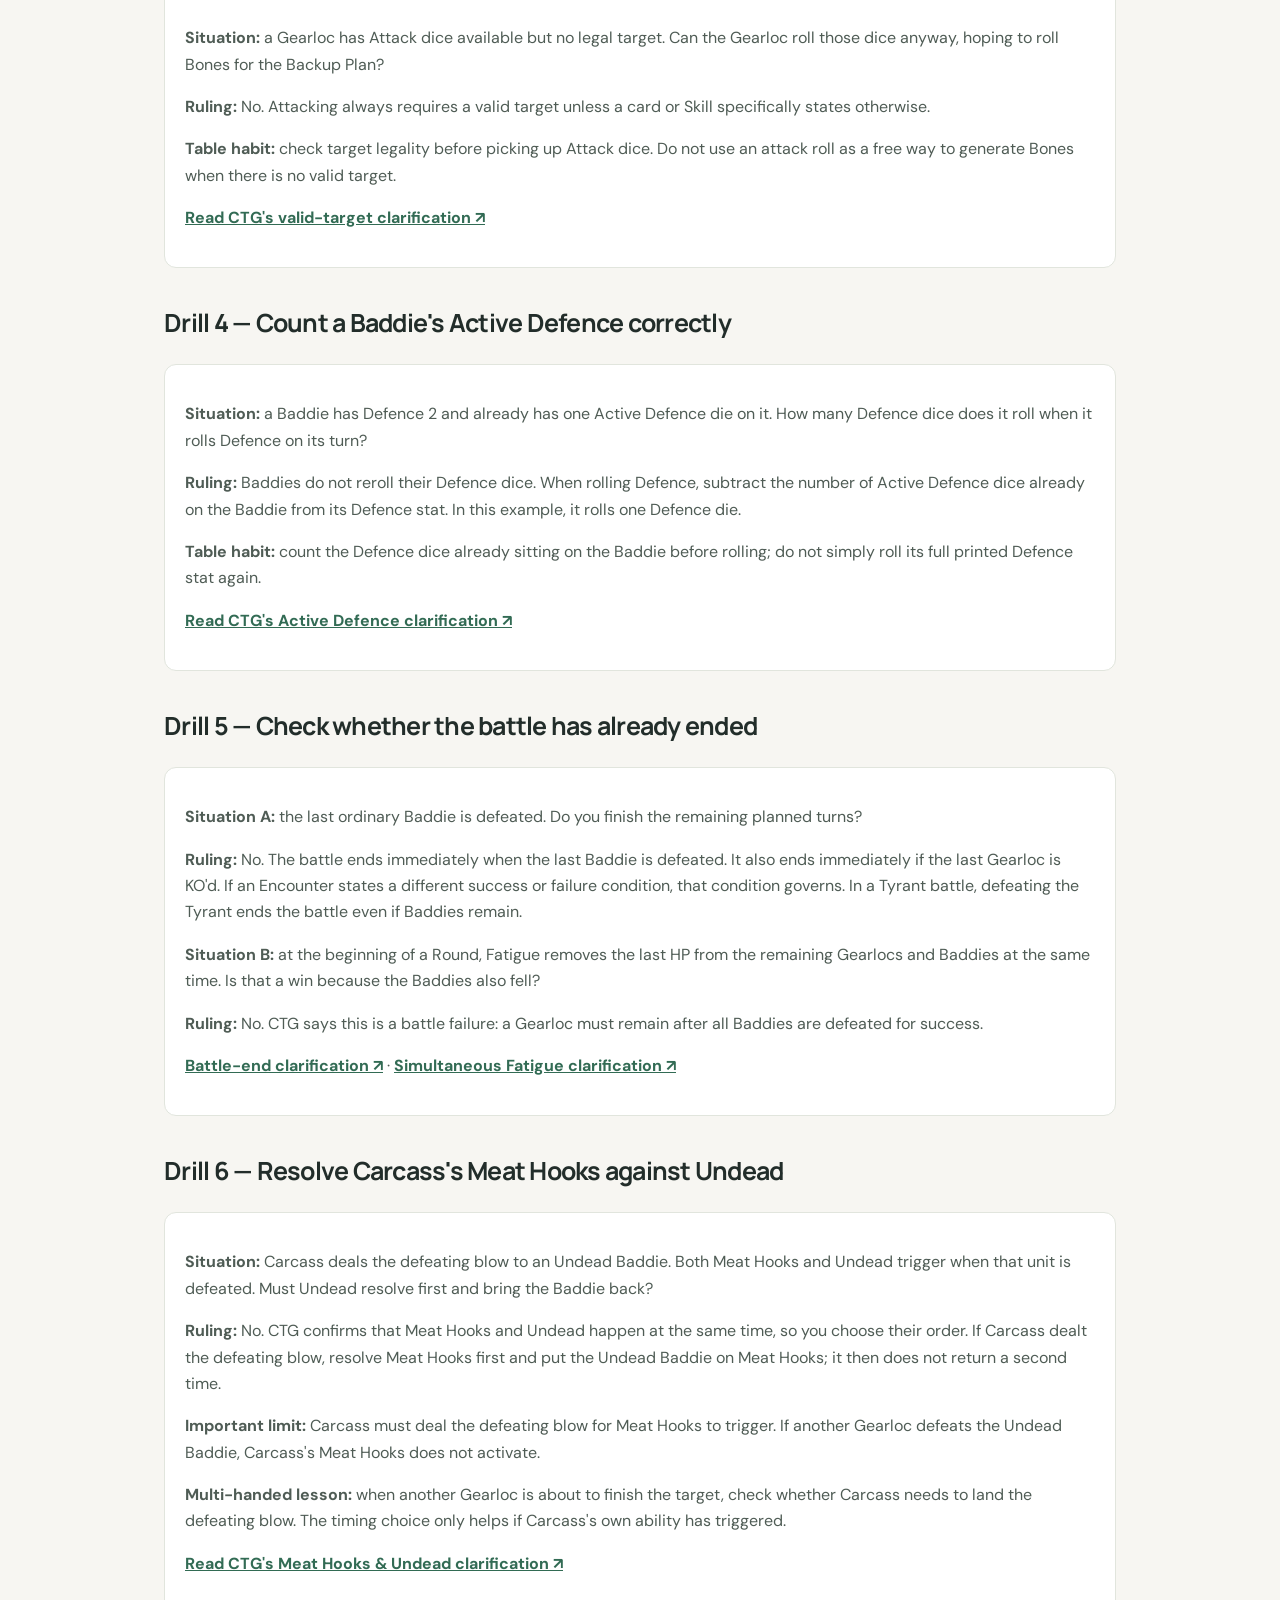
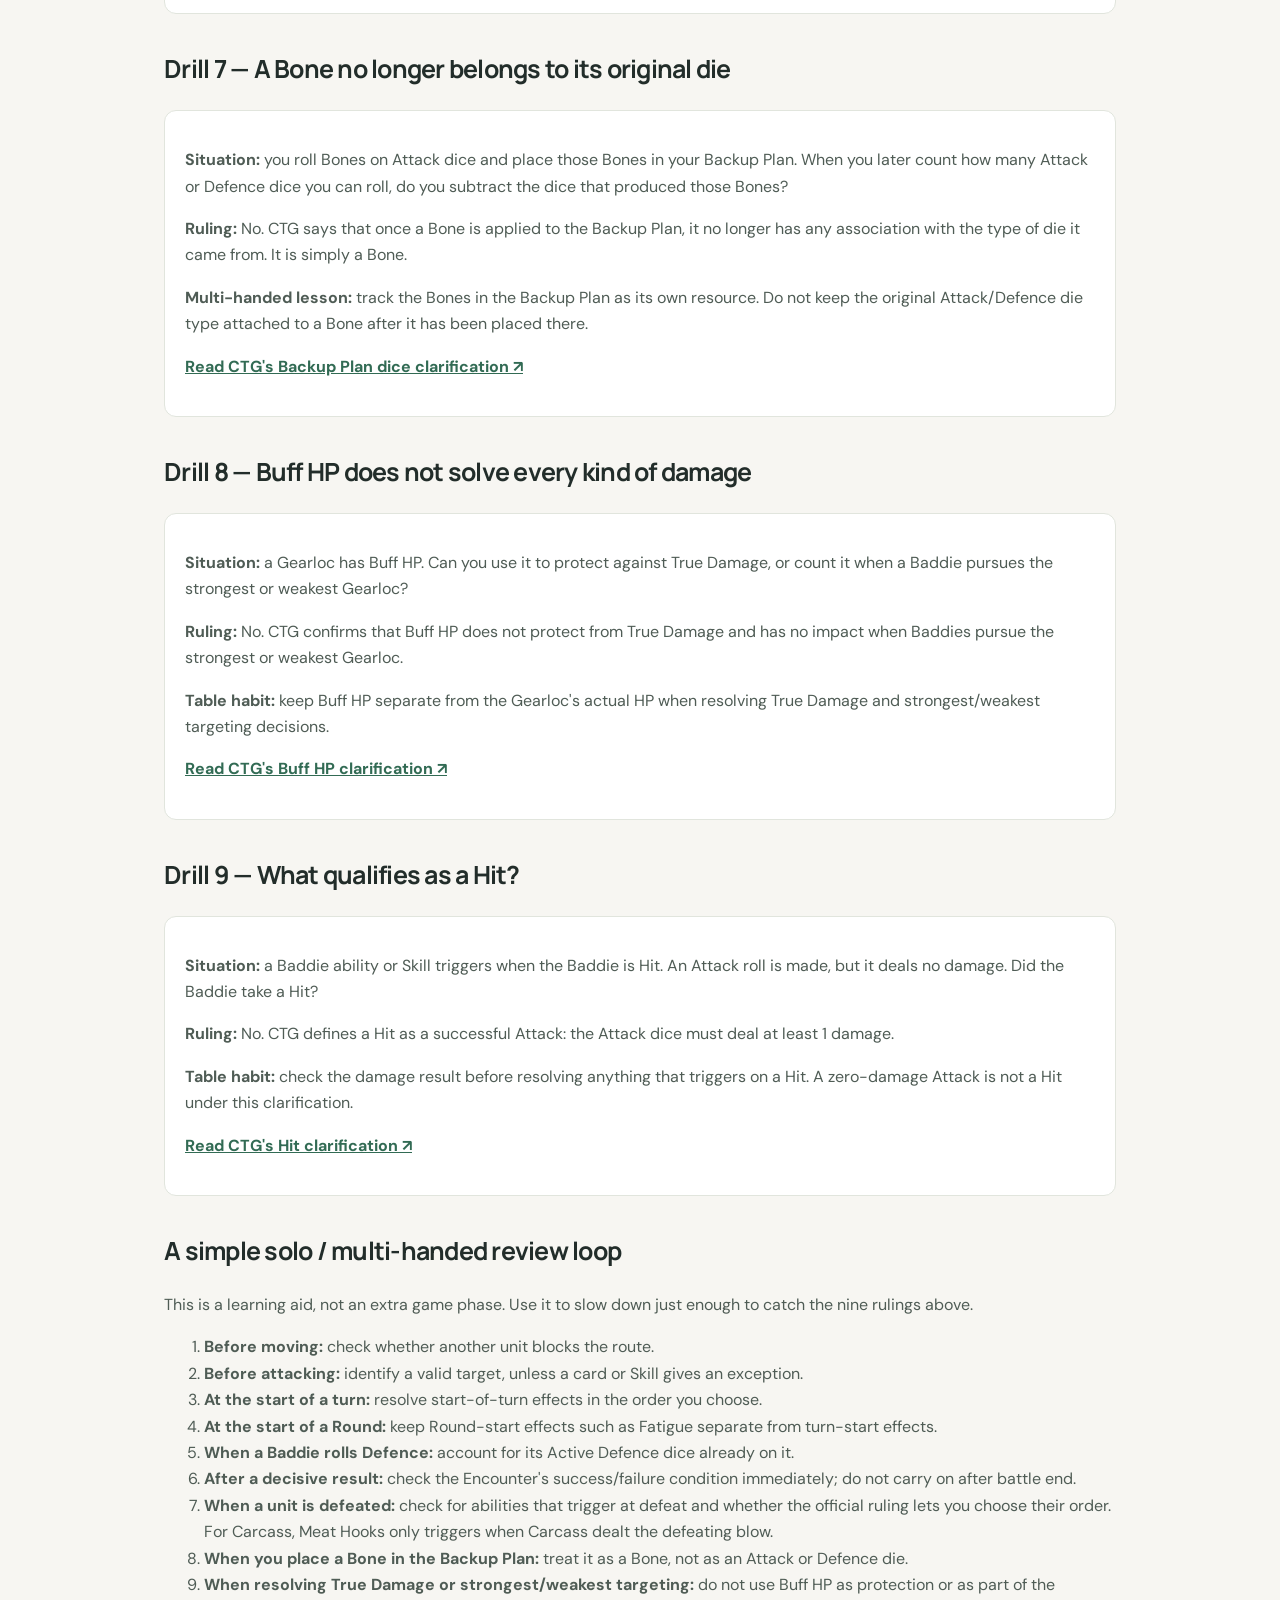
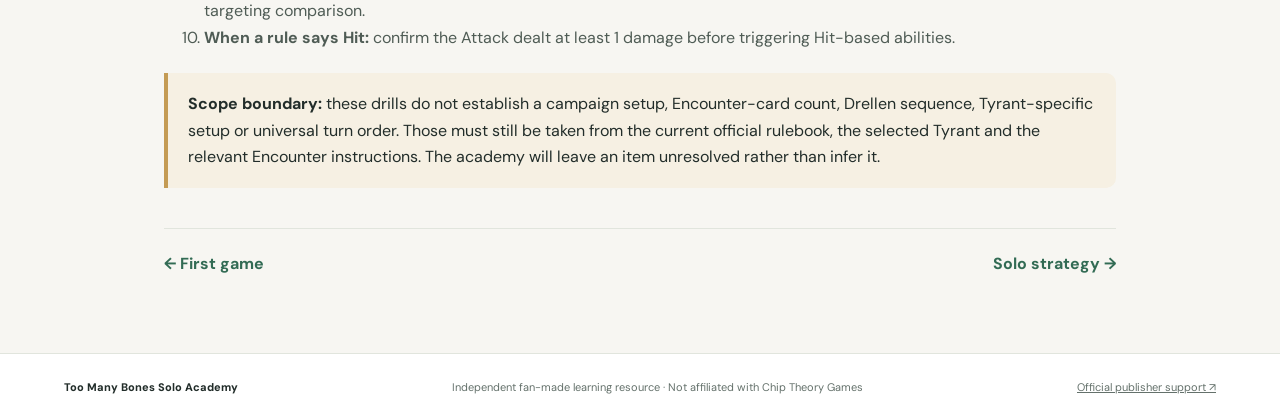
==== commit b0c3e013: "Add three official FAQ battle drills and references" ====
--- a/battle-drills.html
+++ b/battle-drills.html
@@ -3,7 +3,7 @@
 <head>
 <meta charset="utf-8">
 <meta name="viewport" content="width=device-width,initial-scale=1">
-<meta name="description" content="Six official Chip Theory Games FAQ battle drills for learning Too Many Bones solo and multi-handed.">
+<meta name="description" content="Nine official Chip Theory Games FAQ battle drills for learning Too Many Bones solo and multi-handed.">
 <title>Battle Drills | Too Many Bones Solo Academy</title>
 <link rel="stylesheet" href="assets/style.css">
 </head>
@@ -19,11 +19,11 @@
 <section class="page-intro">
 <p class="eyebrow">PRACTICE TABLE · OFFICIAL FAQ DRILLS</p>
 <h1>Battle drills</h1>
-<p class="lead">Six short situations to practise the rules that are easy to mis-time or misread when one person is managing several Gearlocs and the shared Battle Mat.</p>
+<p class="lead">Nine short situations to practise the rules that are easy to mis-time or misread when one person is managing several Gearlocs and the shared Battle Mat.</p>
 </section>
 <article class="content">
 <div class="info-box">
-<strong>How to use this page:</strong> read each situation, decide what happens, then reveal the ruling. These are focused official FAQ clarifications—not a replacement for the applicable rulebook, Gearloc reference sheet, Baddie Skills reference or Encounter card. The official CTG support hub and FAQ index were checked on 23 November 2026; the individual article modification dates are shown by the publisher.
+<strong>How to use this page:</strong> read each situation, decide what happens, then reveal the ruling. These are focused official FAQ clarifications—not a replacement for the applicable rulebook, Gearloc reference sheet, Baddie Skills reference or Encounter card. The official CTG support hub and FAQ index were checked on 25 November 2026; the individual article modification dates are shown by the publisher.
 <p><a href="https://chiptheorygames.com/pages/support/too-many-bones" target="_blank" rel="noopener">CTG official Too Many Bones support hub ↗</a> · <a href="https://tmbsupport.chiptheorygames.com/support/solutions" target="_blank" rel="noopener">CTG official FAQ index ↗</a></p>
 </div>
 
@@ -78,8 +78,33 @@
 <p><a href="https://tmbsupport.chiptheorygames.com/support/solutions/articles/33000291067-meat-hooks-undead-baddie-skill" target="_blank" rel="noopener">Read CTG's Meat Hooks &amp; Undead clarification ↗</a></p>
 </div>
 
+
+<h2>Drill 7 — A Bone no longer belongs to its original die</h2>
+<div class="mini-card">
+<p><strong>Situation:</strong> you roll Bones on Attack dice and place those Bones in your Backup Plan. When you later count how many Attack or Defence dice you can roll, do you subtract the dice that produced those Bones?</p>
+<p><strong>Ruling:</strong> No. CTG says that once a Bone is applied to the Backup Plan, it no longer has any association with the type of die it came from. It is simply a Bone.</p>
+<p><strong>Multi-handed lesson:</strong> track the Bones in the Backup Plan as its own resource. Do not keep the original Attack/Defence die type attached to a Bone after it has been placed there.</p>
+<p><a href="https://tmbsupport.chiptheorygames.com/support/solutions/articles/33000210190-q-do-atk-and-def-dice-being-used-in-my-backup-plan-reduce-the-number-of-atk-and-def-dice-i-have-avai" target="_blank" rel="noopener">Read CTG's Backup Plan dice clarification ↗</a></p>
+</div>
+
+<h2>Drill 8 — Buff HP does not solve every kind of damage</h2>
+<div class="mini-card">
+<p><strong>Situation:</strong> a Gearloc has Buff HP. Can you use it to protect against True Damage, or count it when a Baddie pursues the strongest or weakest Gearloc?</p>
+<p><strong>Ruling:</strong> No. CTG confirms that Buff HP does not protect from True Damage and has no impact when Baddies pursue the strongest or weakest Gearloc.</p>
+<p><strong>Table habit:</strong> keep Buff HP separate from the Gearloc's actual HP when resolving True Damage and strongest/weakest targeting decisions.</p>
+<p><a href="https://tmbsupport.chiptheorygames.com/support/solutions/articles/33000210191-q-can-buff-hp-be-used-to-mitigate-poison-true-damage-etc-" target="_blank" rel="noopener">Read CTG's Buff HP clarification ↗</a></p>
+</div>
+
+<h2>Drill 9 — What qualifies as a Hit?</h2>
+<div class="mini-card">
+<p><strong>Situation:</strong> a Baddie ability or Skill triggers when the Baddie is Hit. An Attack roll is made, but it deals no damage. Did the Baddie take a Hit?</p>
+<p><strong>Ruling:</strong> No. CTG defines a Hit as a successful Attack: the Attack dice must deal at least 1 damage.</p>
+<p><strong>Table habit:</strong> check the damage result before resolving anything that triggers on a Hit. A zero-damage Attack is not a Hit under this clarification.</p>
+<p><a href="https://tmbsupport.chiptheorygames.com/support/solutions/articles/33000210192-q-what-counts-as-a-hit-as-it-relates-to-triggering-baddie-abiilities-and-skills-" target="_blank" rel="noopener">Read CTG's Hit clarification ↗</a></p>
+</div>
+
 <h2>A simple solo / multi-handed review loop</h2>
-<p>This is a learning aid, not an extra game phase. Use it to slow down just enough to catch the five rulings above.</p>
+<p>This is a learning aid, not an extra game phase. Use it to slow down just enough to catch the nine rulings above.</p>
 <ol>
 <li><strong>Before moving:</strong> check whether another unit blocks the route.</li>
 <li><strong>Before attacking:</strong> identify a valid target, unless a card or Skill gives an exception.</li>
@@ -88,6 +113,9 @@
 <li><strong>When a Baddie rolls Defence:</strong> account for its Active Defence dice already on it.</li>
 <li><strong>After a decisive result:</strong> check the Encounter's success/failure condition immediately; do not carry on after battle end.</li>
 <li><strong>When a unit is defeated:</strong> check for abilities that trigger at defeat and whether the official ruling lets you choose their order. For Carcass, Meat Hooks only triggers when Carcass dealt the defeating blow.</li>
+<li><strong>When you place a Bone in the Backup Plan:</strong> treat it as a Bone, not as an Attack or Defence die.</li>
+<li><strong>When resolving True Damage or strongest/weakest targeting:</strong> do not use Buff HP as protection or as part of the targeting comparison.</li>
+<li><strong>When a rule says Hit:</strong> confirm the Attack dealt at least 1 damage before triggering Hit-based abilities.</li>
 </ol>
 
 <div class="info-box warning-box">
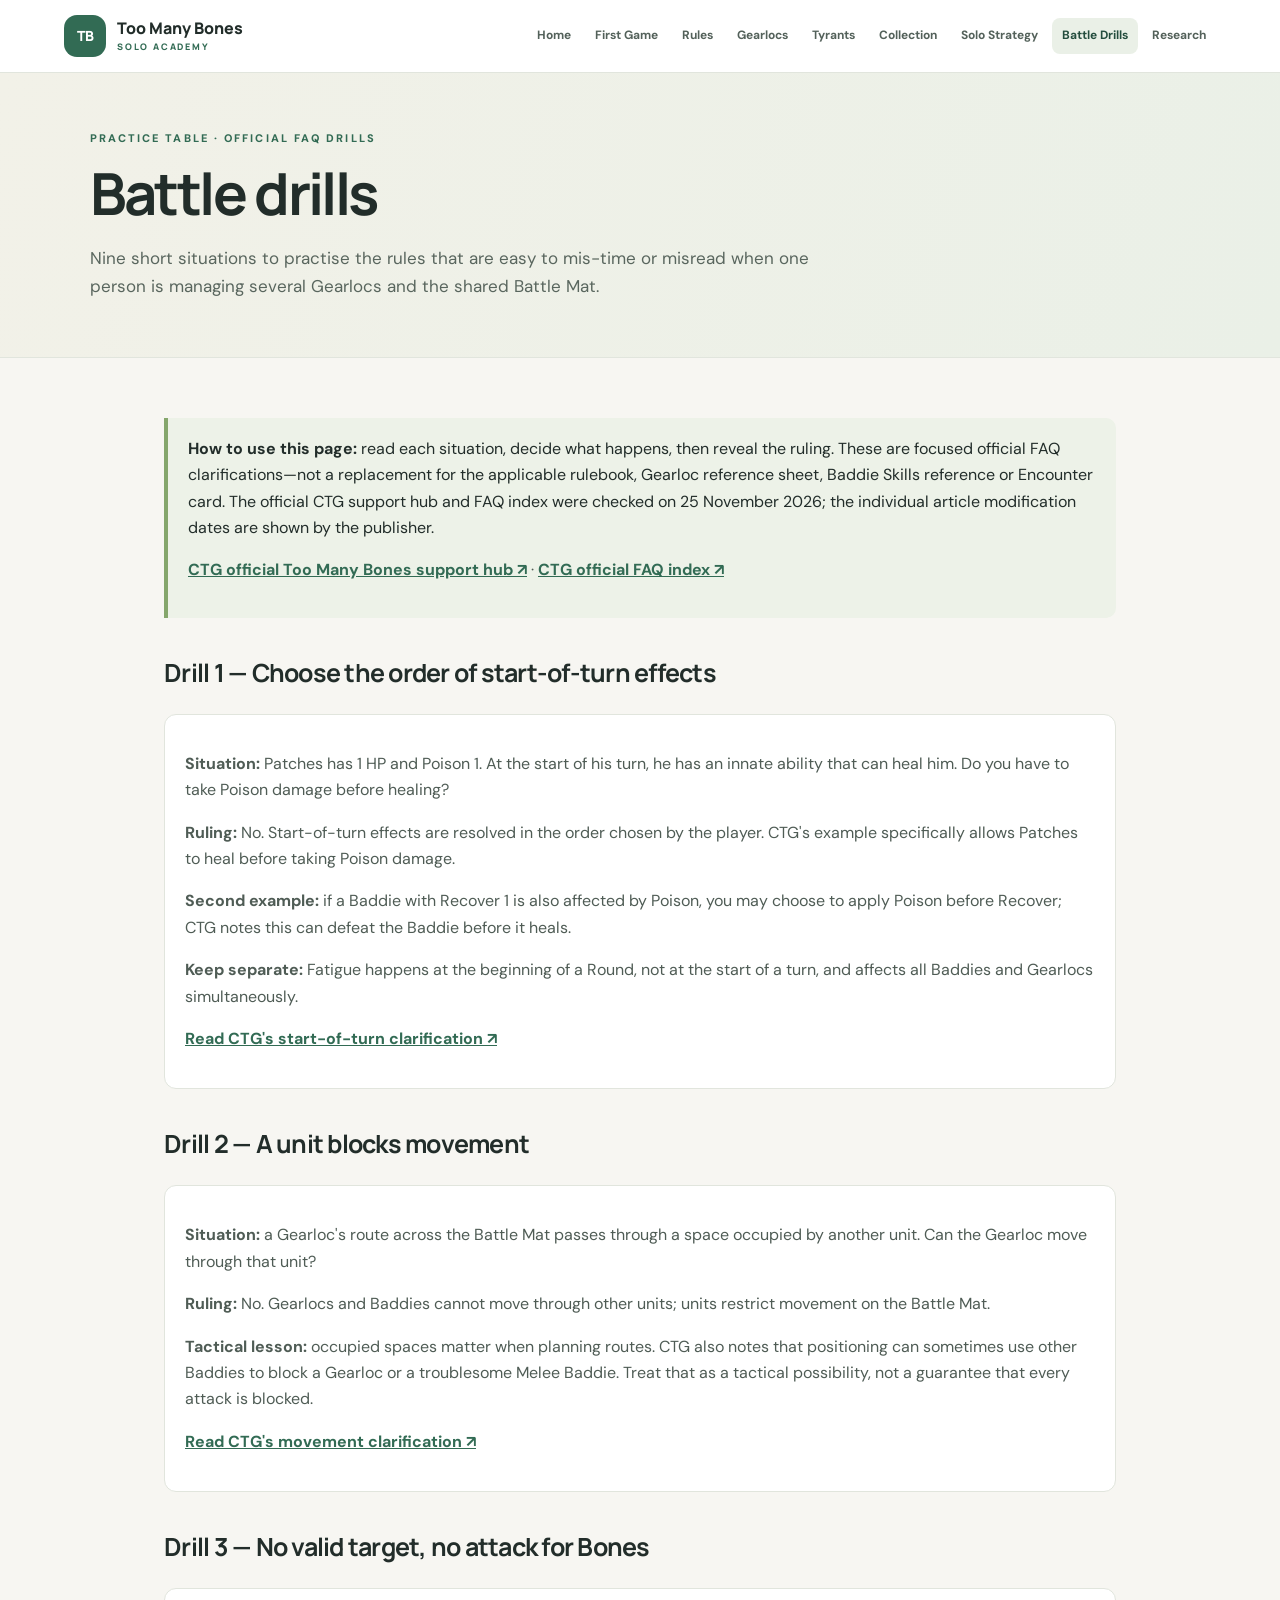
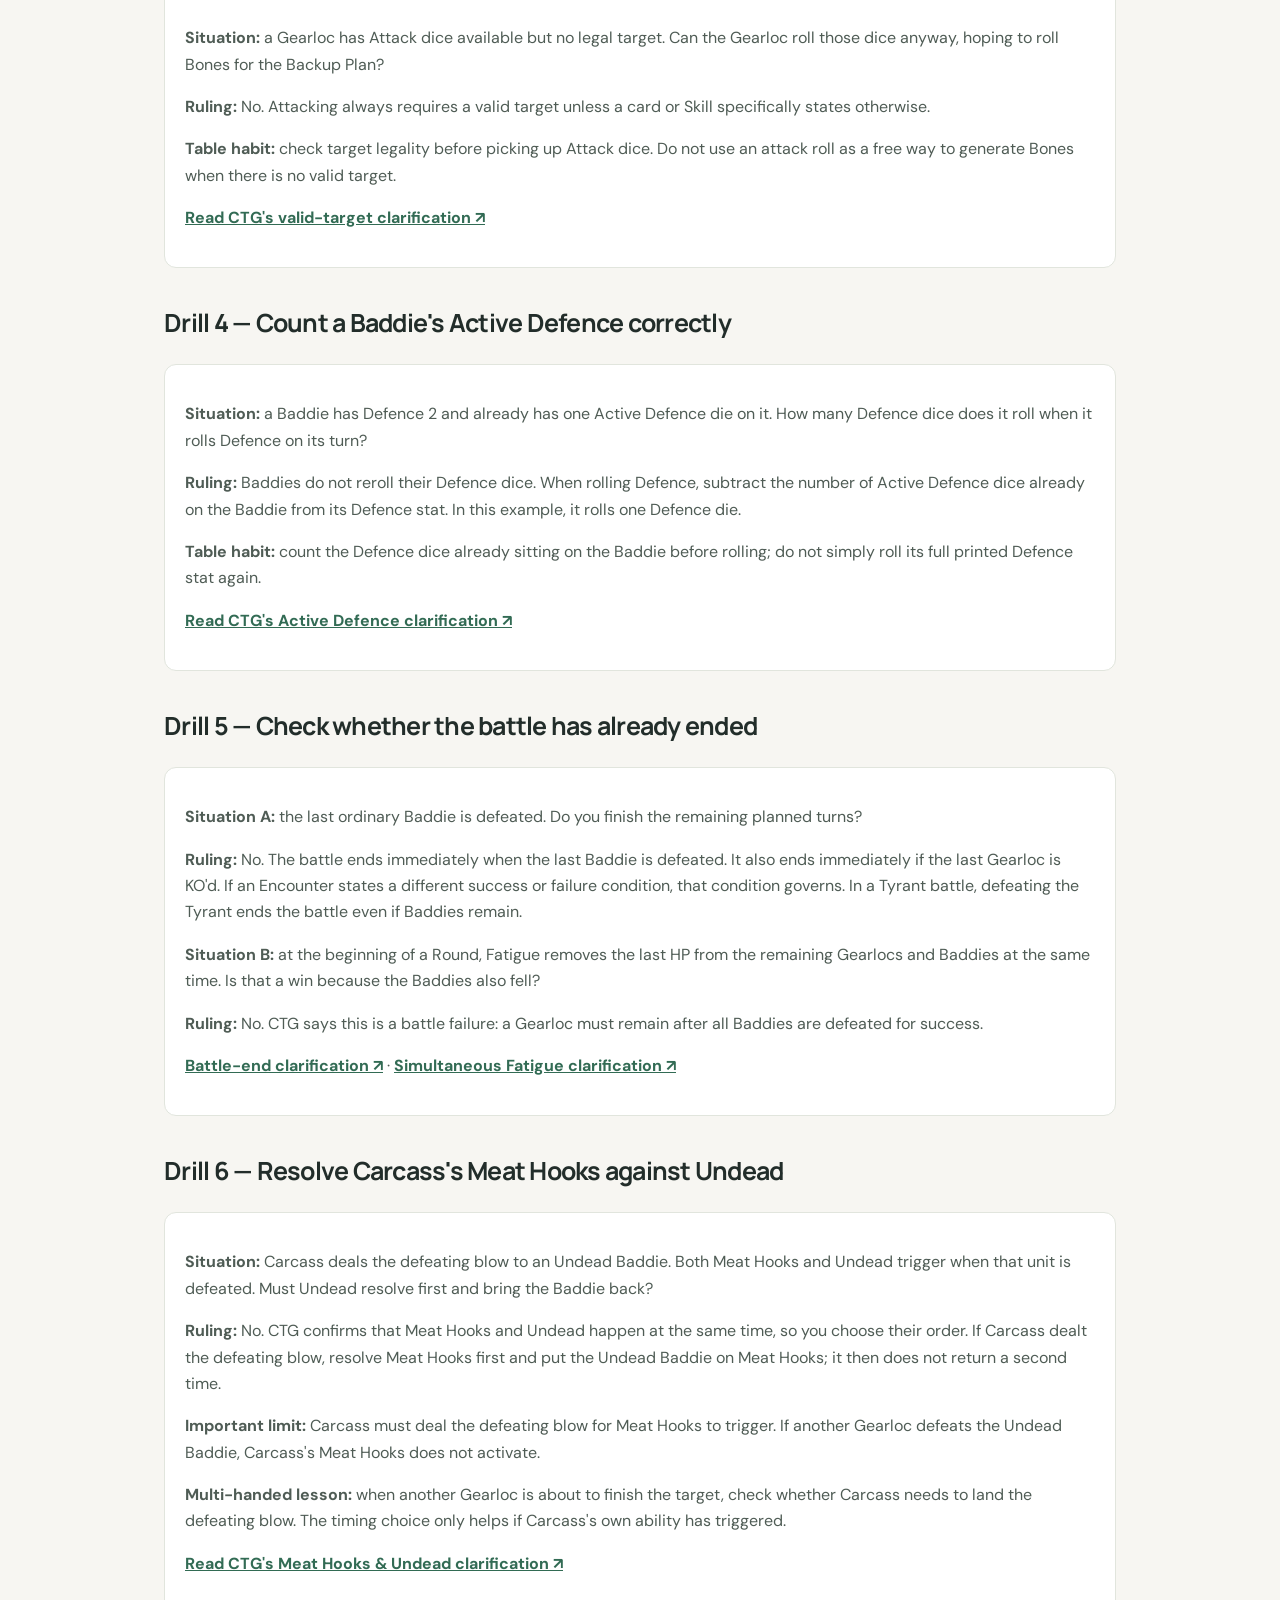
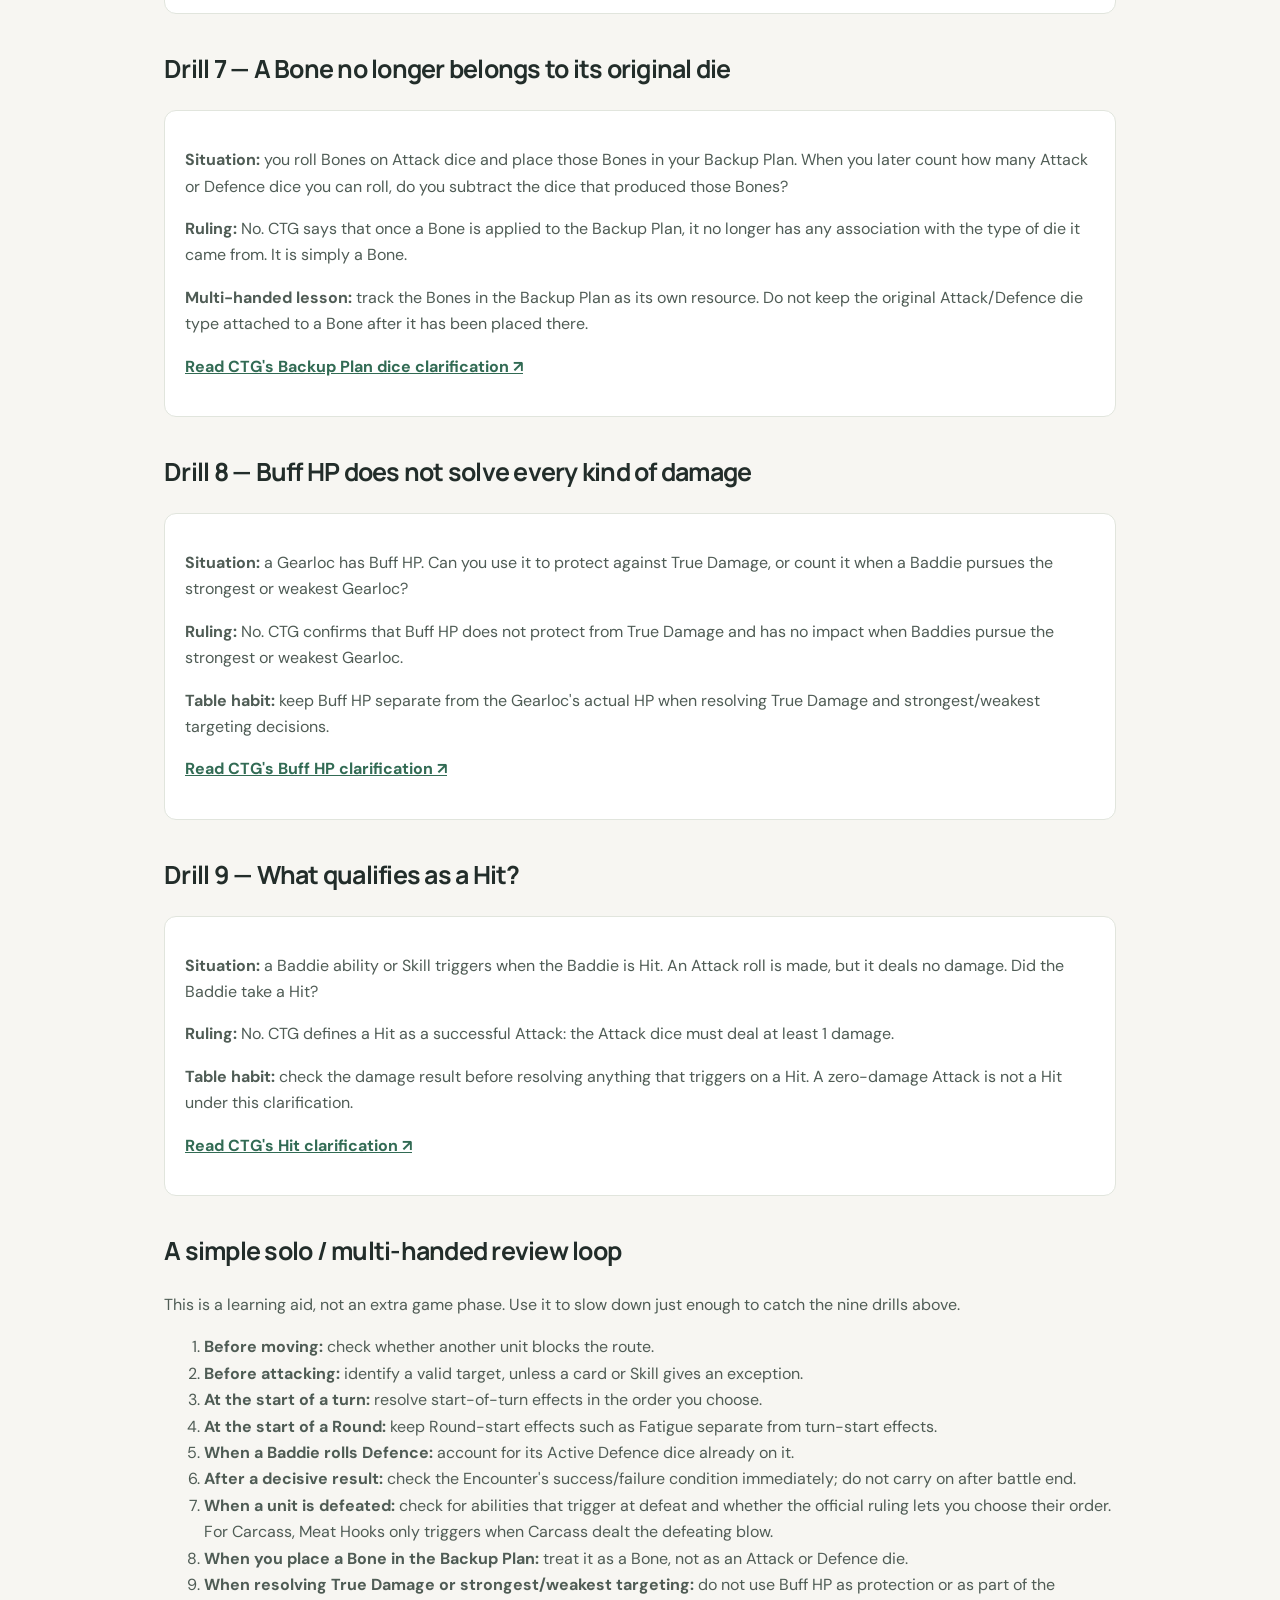
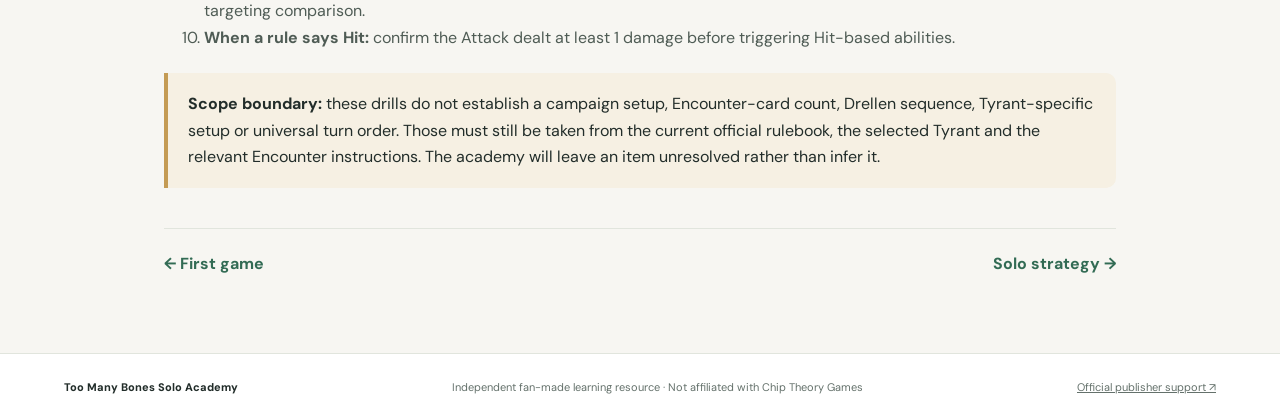
==== commit 7ba57eb1: "Clarify battle drill counts in navigation copy" ====
--- a/battle-drills.html
+++ b/battle-drills.html
@@ -104,7 +104,7 @@
 </div>
 
 <h2>A simple solo / multi-handed review loop</h2>
-<p>This is a learning aid, not an extra game phase. Use it to slow down just enough to catch the nine rulings above.</p>
+<p>This is a learning aid, not an extra game phase. Use it to slow down just enough to catch the nine drills above.</p>
 <ol>
 <li><strong>Before moving:</strong> check whether another unit blocks the route.</li>
 <li><strong>Before attacking:</strong> identify a valid target, unless a card or Skill gives an exception.</li>
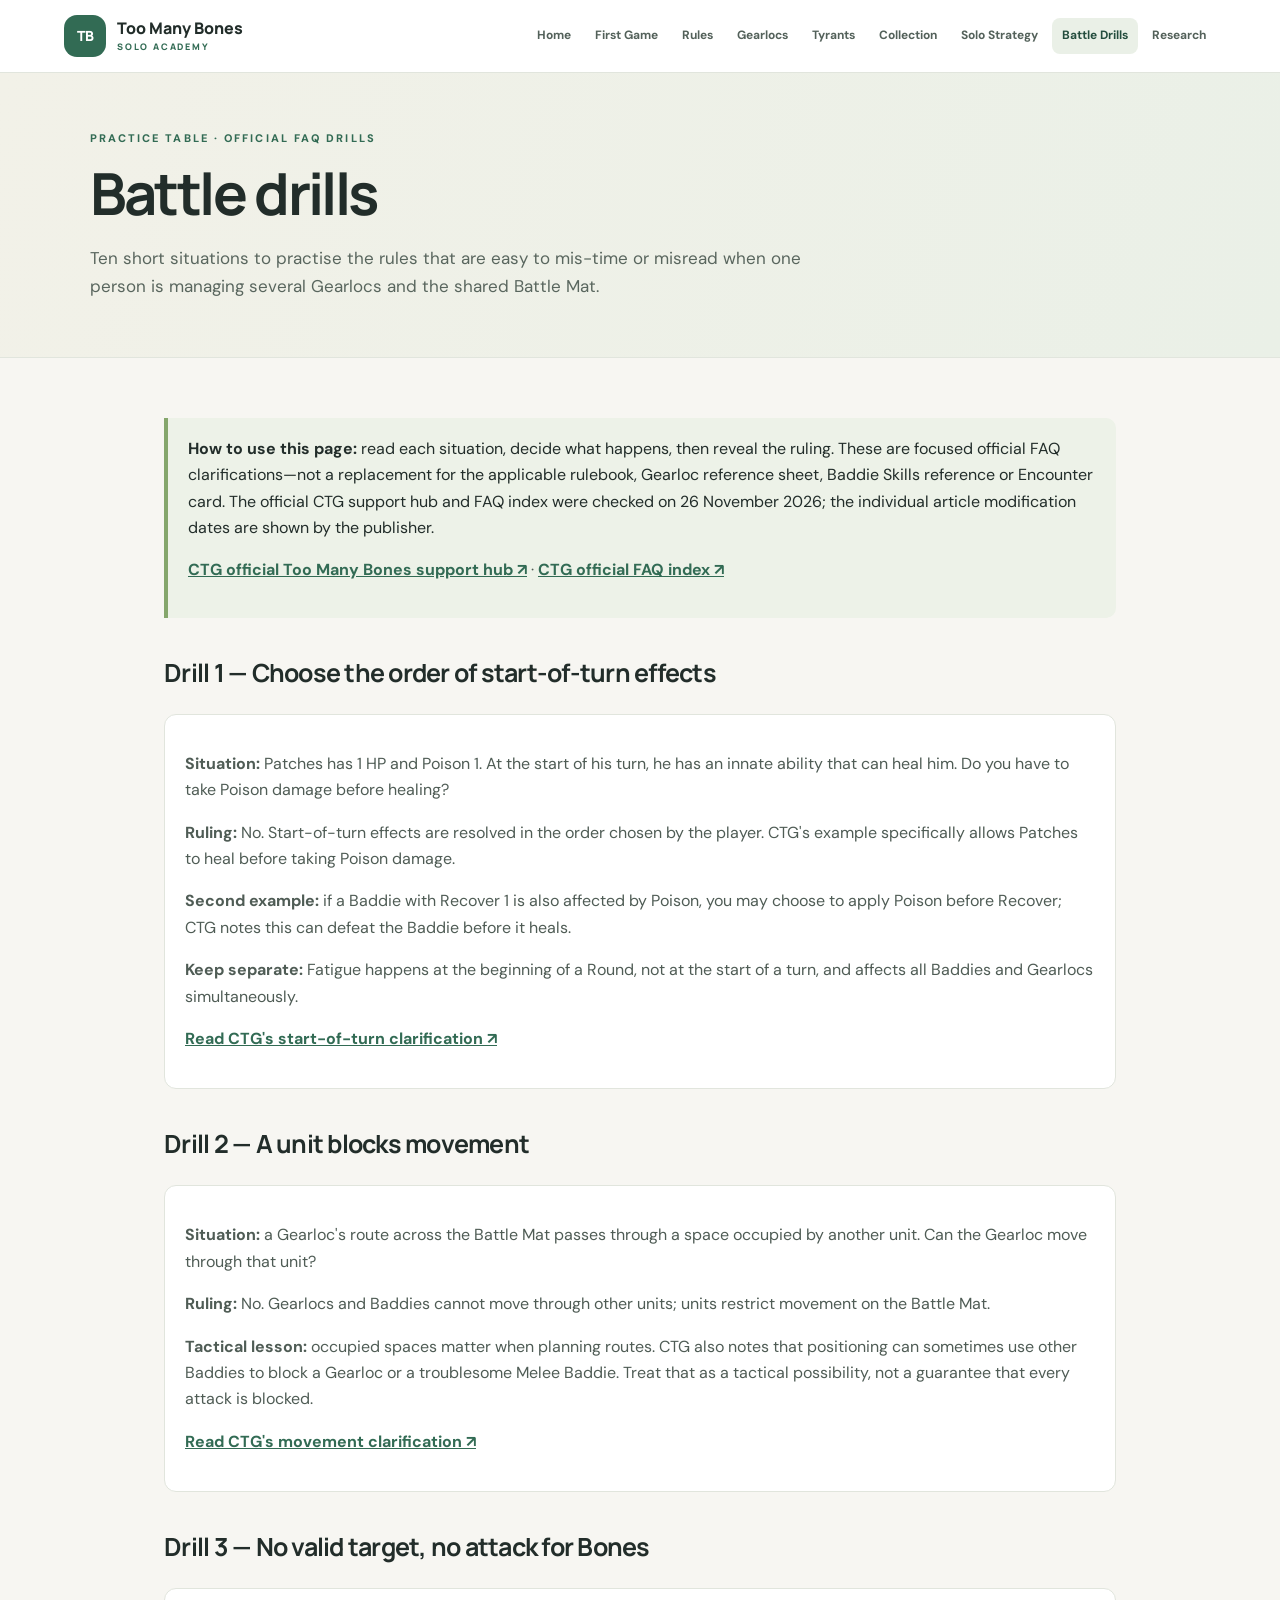
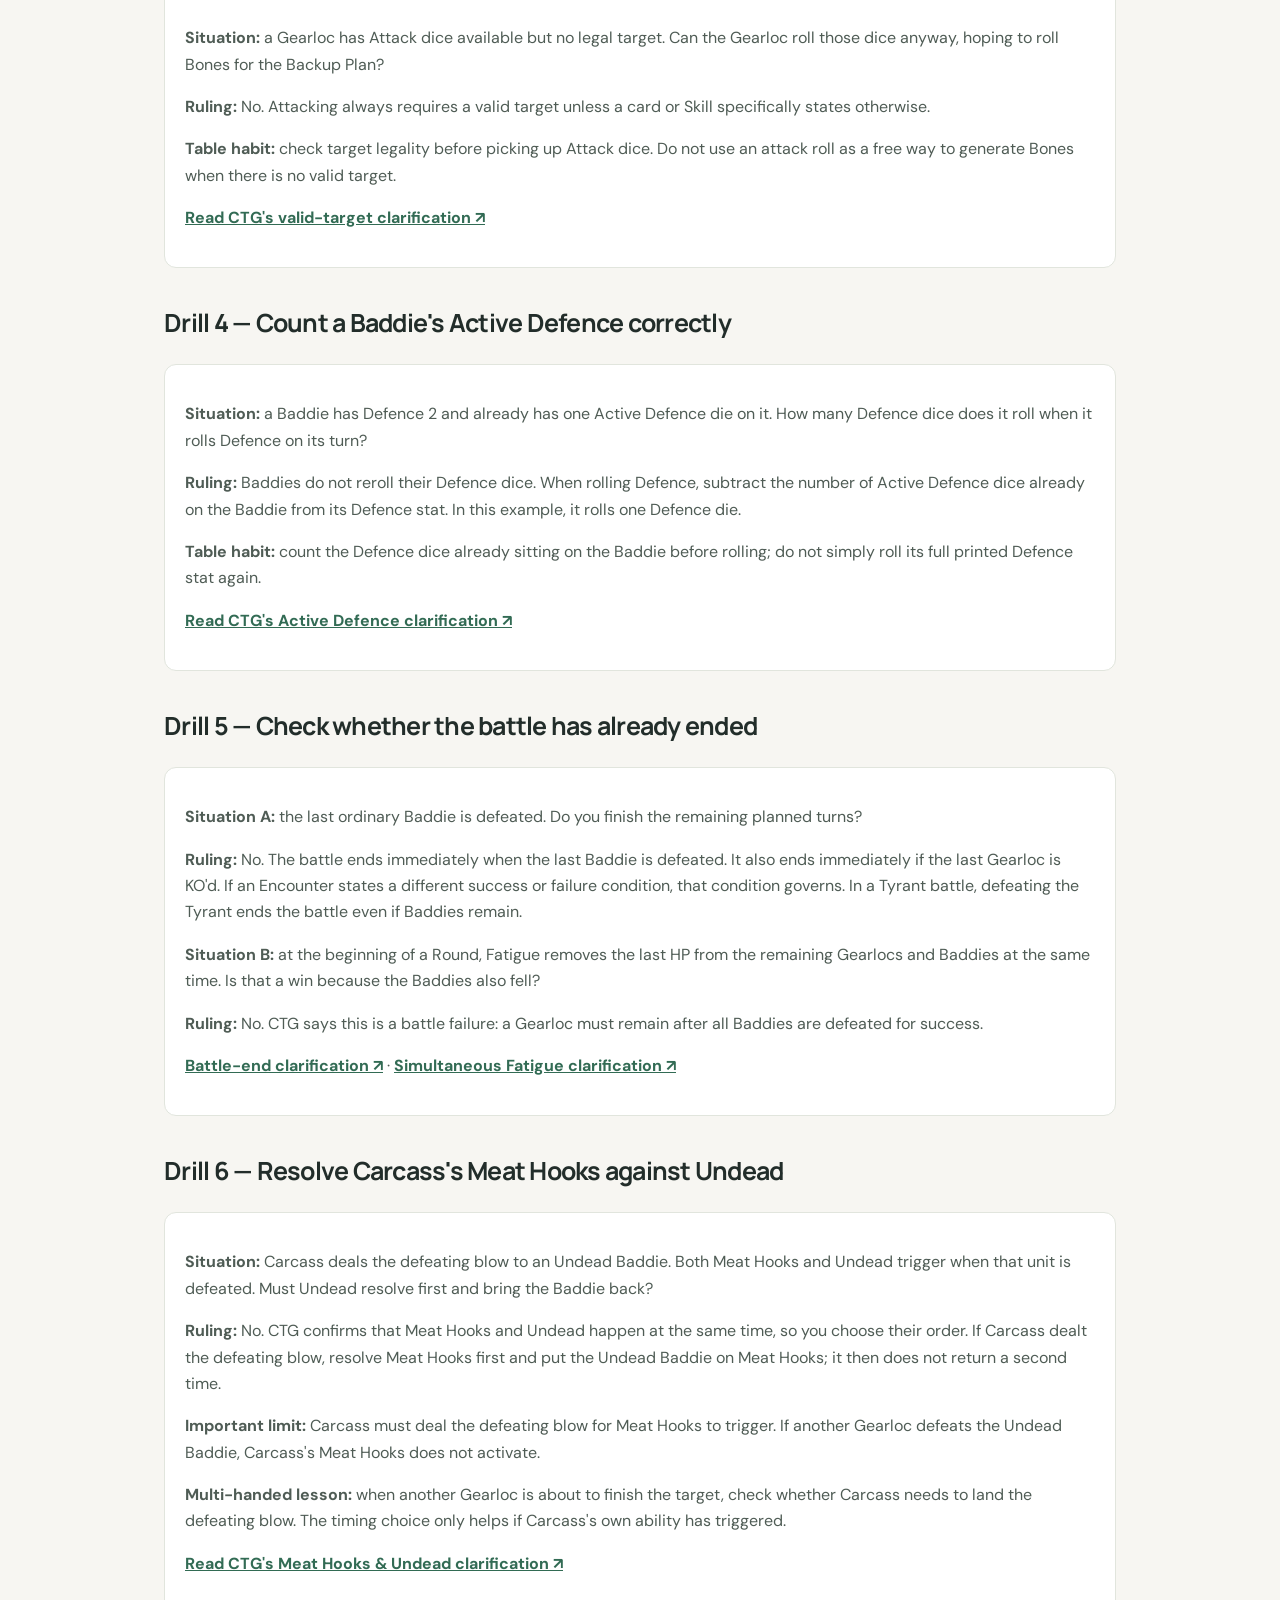
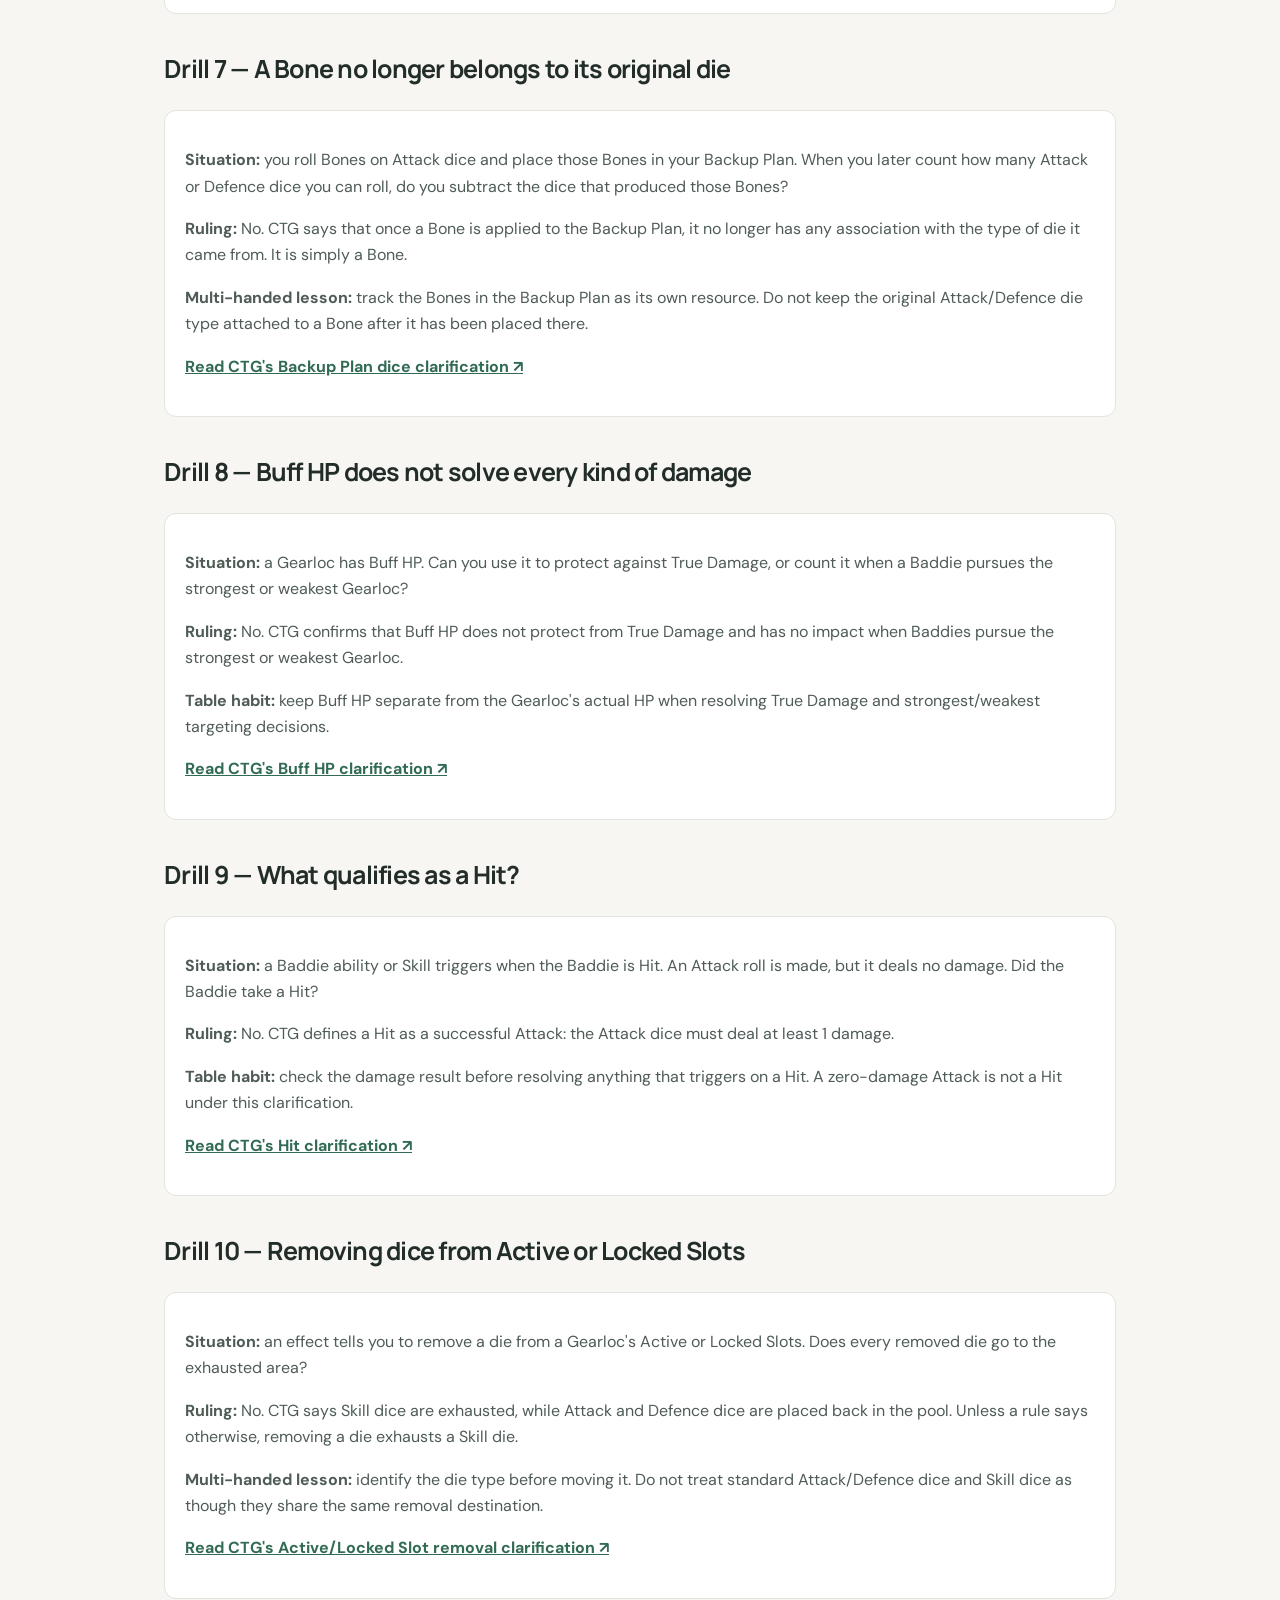
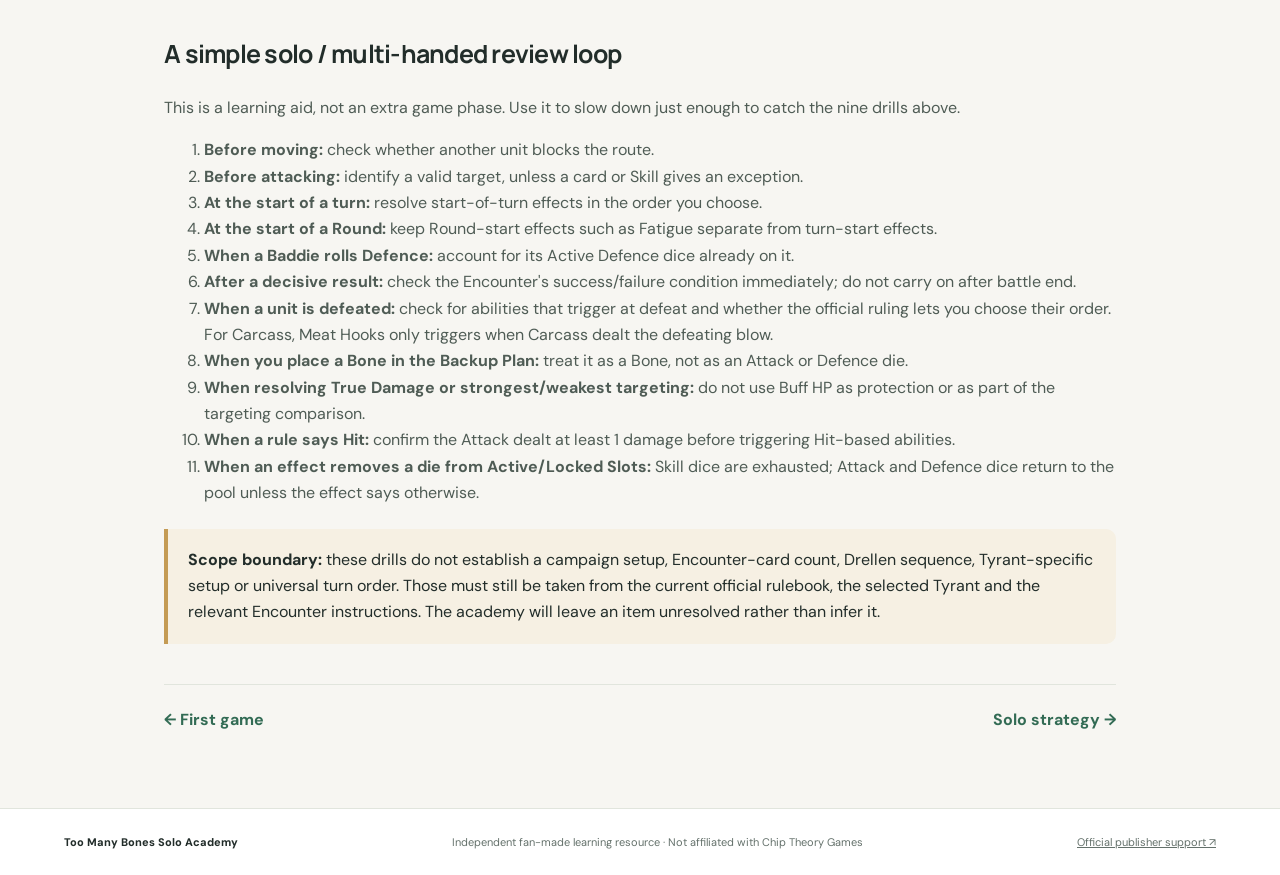
==== commit 1ca6cb16: "Add official FAQ drill for removed dice" ====
--- a/battle-drills.html
+++ b/battle-drills.html
@@ -3,7 +3,7 @@
 <head>
 <meta charset="utf-8">
 <meta name="viewport" content="width=device-width,initial-scale=1">
-<meta name="description" content="Nine official Chip Theory Games FAQ battle drills for learning Too Many Bones solo and multi-handed.">
+<meta name="description" content="Ten official Chip Theory Games FAQ battle drills for learning Too Many Bones solo and multi-handed.">
 <title>Battle Drills | Too Many Bones Solo Academy</title>
 <link rel="stylesheet" href="assets/style.css">
 </head>
@@ -19,11 +19,11 @@
 <section class="page-intro">
 <p class="eyebrow">PRACTICE TABLE · OFFICIAL FAQ DRILLS</p>
 <h1>Battle drills</h1>
-<p class="lead">Nine short situations to practise the rules that are easy to mis-time or misread when one person is managing several Gearlocs and the shared Battle Mat.</p>
+<p class="lead">Ten short situations to practise the rules that are easy to mis-time or misread when one person is managing several Gearlocs and the shared Battle Mat.</p>
 </section>
 <article class="content">
 <div class="info-box">
-<strong>How to use this page:</strong> read each situation, decide what happens, then reveal the ruling. These are focused official FAQ clarifications—not a replacement for the applicable rulebook, Gearloc reference sheet, Baddie Skills reference or Encounter card. The official CTG support hub and FAQ index were checked on 25 November 2026; the individual article modification dates are shown by the publisher.
+<strong>How to use this page:</strong> read each situation, decide what happens, then reveal the ruling. These are focused official FAQ clarifications—not a replacement for the applicable rulebook, Gearloc reference sheet, Baddie Skills reference or Encounter card. The official CTG support hub and FAQ index were checked on 26 November 2026; the individual article modification dates are shown by the publisher.
 <p><a href="https://chiptheorygames.com/pages/support/too-many-bones" target="_blank" rel="noopener">CTG official Too Many Bones support hub ↗</a> · <a href="https://tmbsupport.chiptheorygames.com/support/solutions" target="_blank" rel="noopener">CTG official FAQ index ↗</a></p>
 </div>
 
@@ -103,6 +103,15 @@
 <p><a href="https://tmbsupport.chiptheorygames.com/support/solutions/articles/33000210192-q-what-counts-as-a-hit-as-it-relates-to-triggering-baddie-abiilities-and-skills-" target="_blank" rel="noopener">Read CTG's Hit clarification ↗</a></p>
 </div>
 
+
+<h2>Drill 10 — Removing dice from Active or Locked Slots</h2>
+<div class="mini-card">
+<p><strong>Situation:</strong> an effect tells you to remove a die from a Gearloc's Active or Locked Slots. Does every removed die go to the exhausted area?</p>
+<p><strong>Ruling:</strong> No. CTG says Skill dice are exhausted, while Attack and Defence dice are placed back in the pool. Unless a rule says otherwise, removing a die exhausts a Skill die.</p>
+<p><strong>Multi-handed lesson:</strong> identify the die type before moving it. Do not treat standard Attack/Defence dice and Skill dice as though they share the same removal destination.</p>
+<p><a href="https://tmbsupport.chiptheorygames.com/support/solutions/articles/33000210189-q-if-asked-to-remove-dice-from-my-active-locked-slots-are-those-dice-exhausted-or-put-back-on-my-g" target="_blank" rel="noopener">Read CTG's Active/Locked Slot removal clarification ↗</a></p>
+</div>
+
 <h2>A simple solo / multi-handed review loop</h2>
 <p>This is a learning aid, not an extra game phase. Use it to slow down just enough to catch the nine drills above.</p>
 <ol>
@@ -116,6 +125,7 @@
 <li><strong>When you place a Bone in the Backup Plan:</strong> treat it as a Bone, not as an Attack or Defence die.</li>
 <li><strong>When resolving True Damage or strongest/weakest targeting:</strong> do not use Buff HP as protection or as part of the targeting comparison.</li>
 <li><strong>When a rule says Hit:</strong> confirm the Attack dealt at least 1 damage before triggering Hit-based abilities.</li>
+<li><strong>When an effect removes a die from Active/Locked Slots:</strong> Skill dice are exhausted; Attack and Defence dice return to the pool unless the effect says otherwise.</li>
 </ol>
 
 <div class="info-box warning-box">
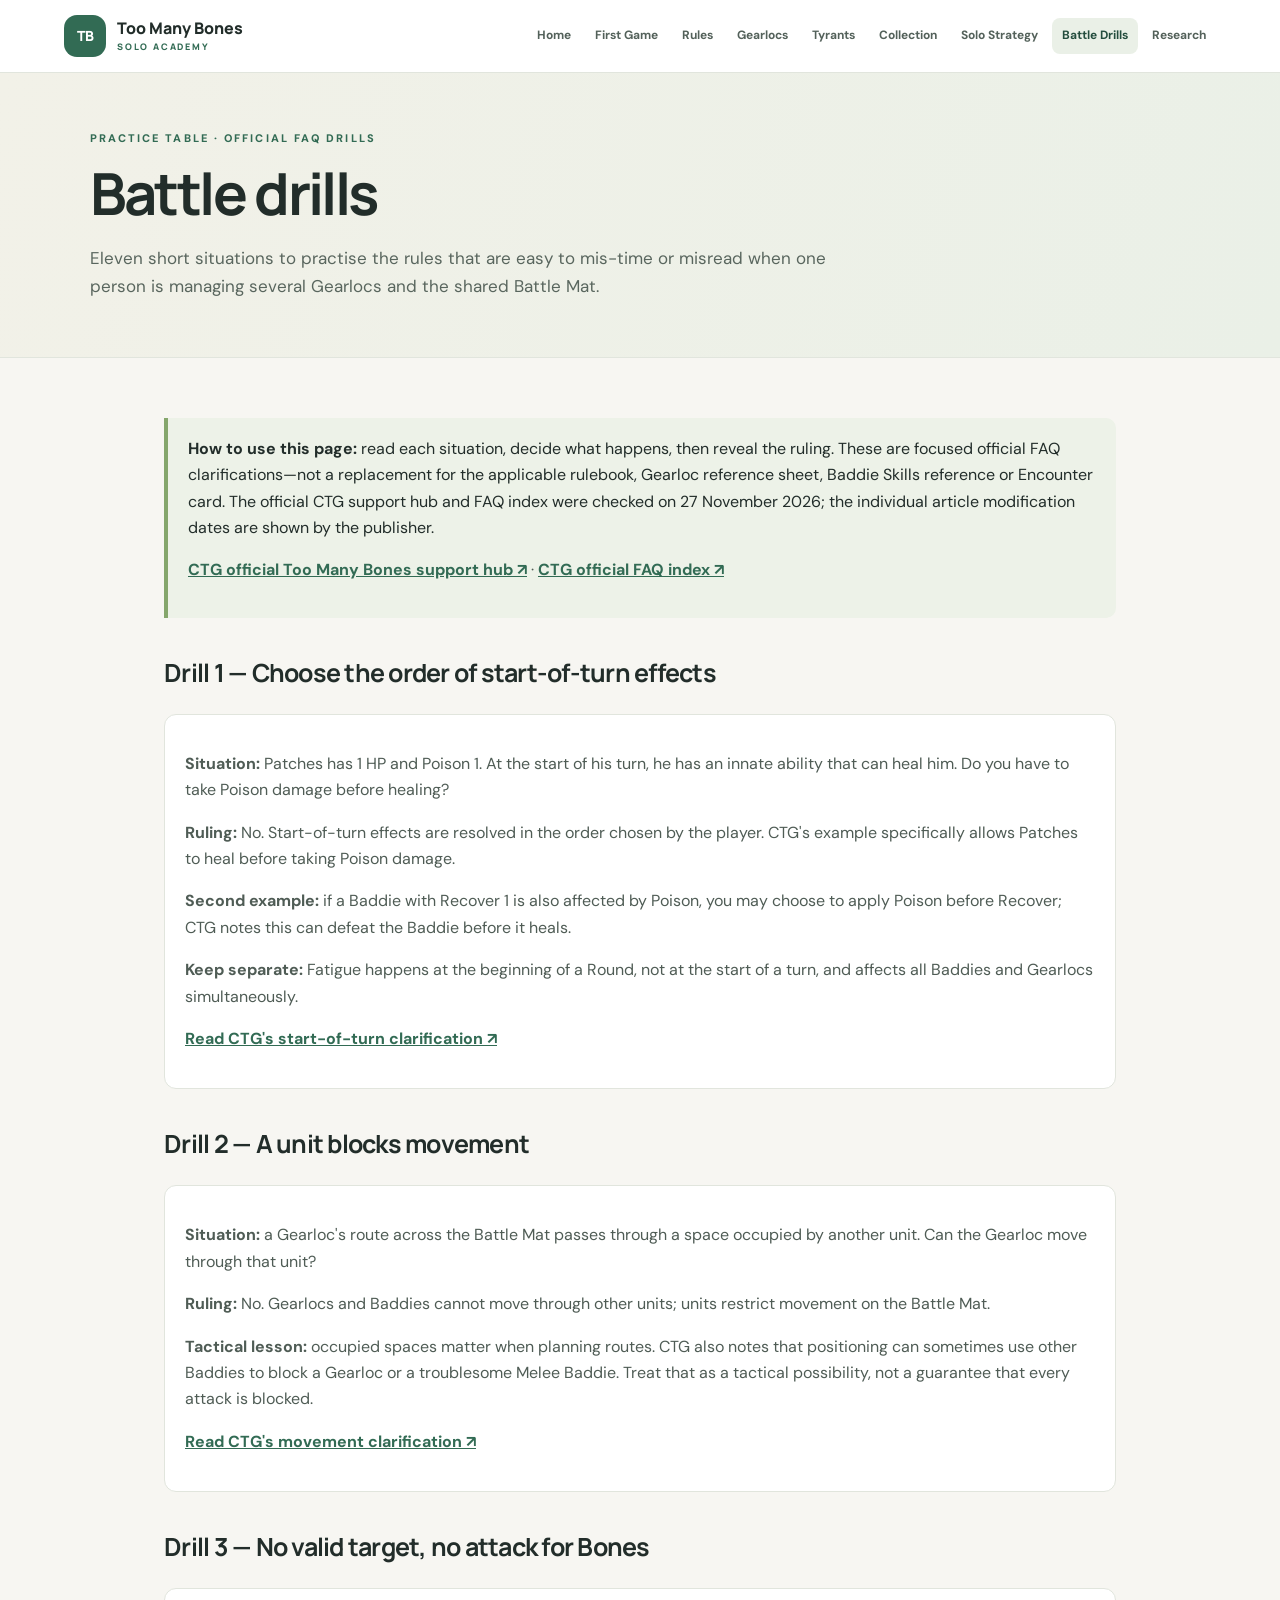
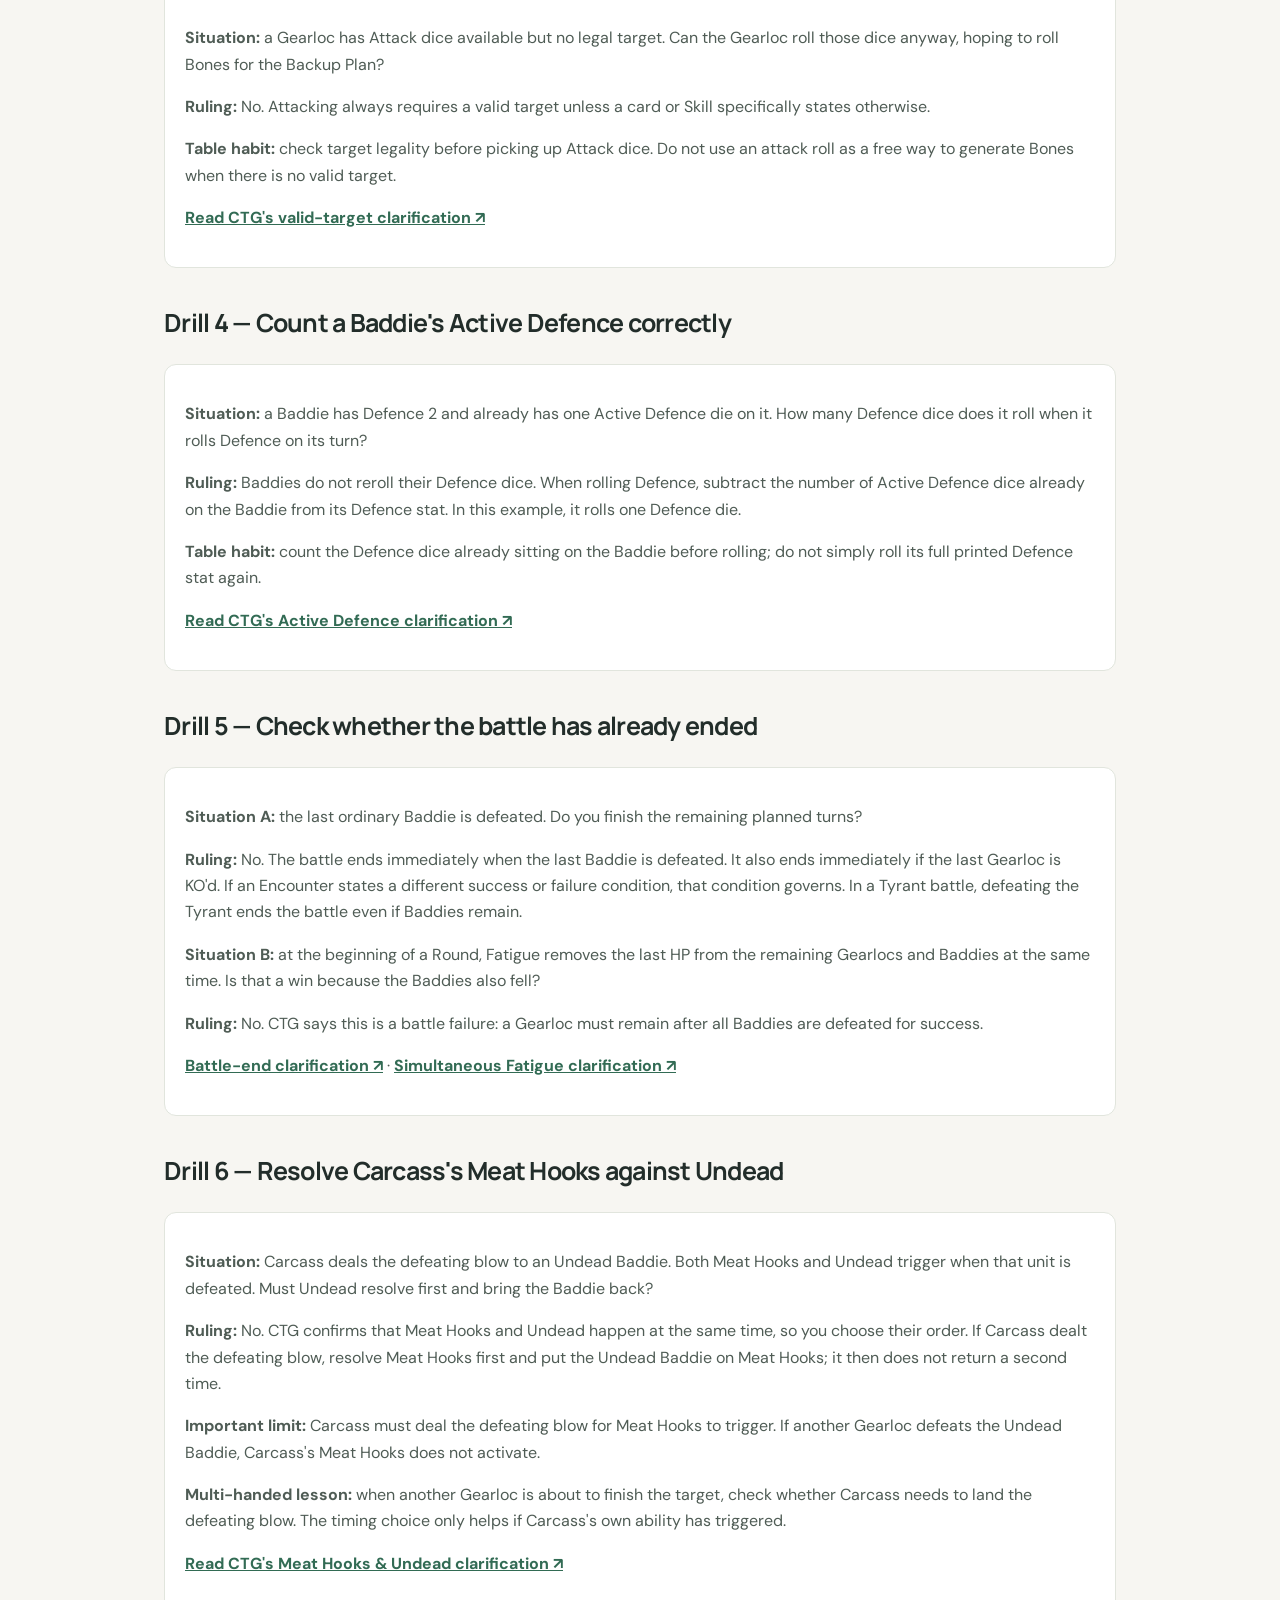
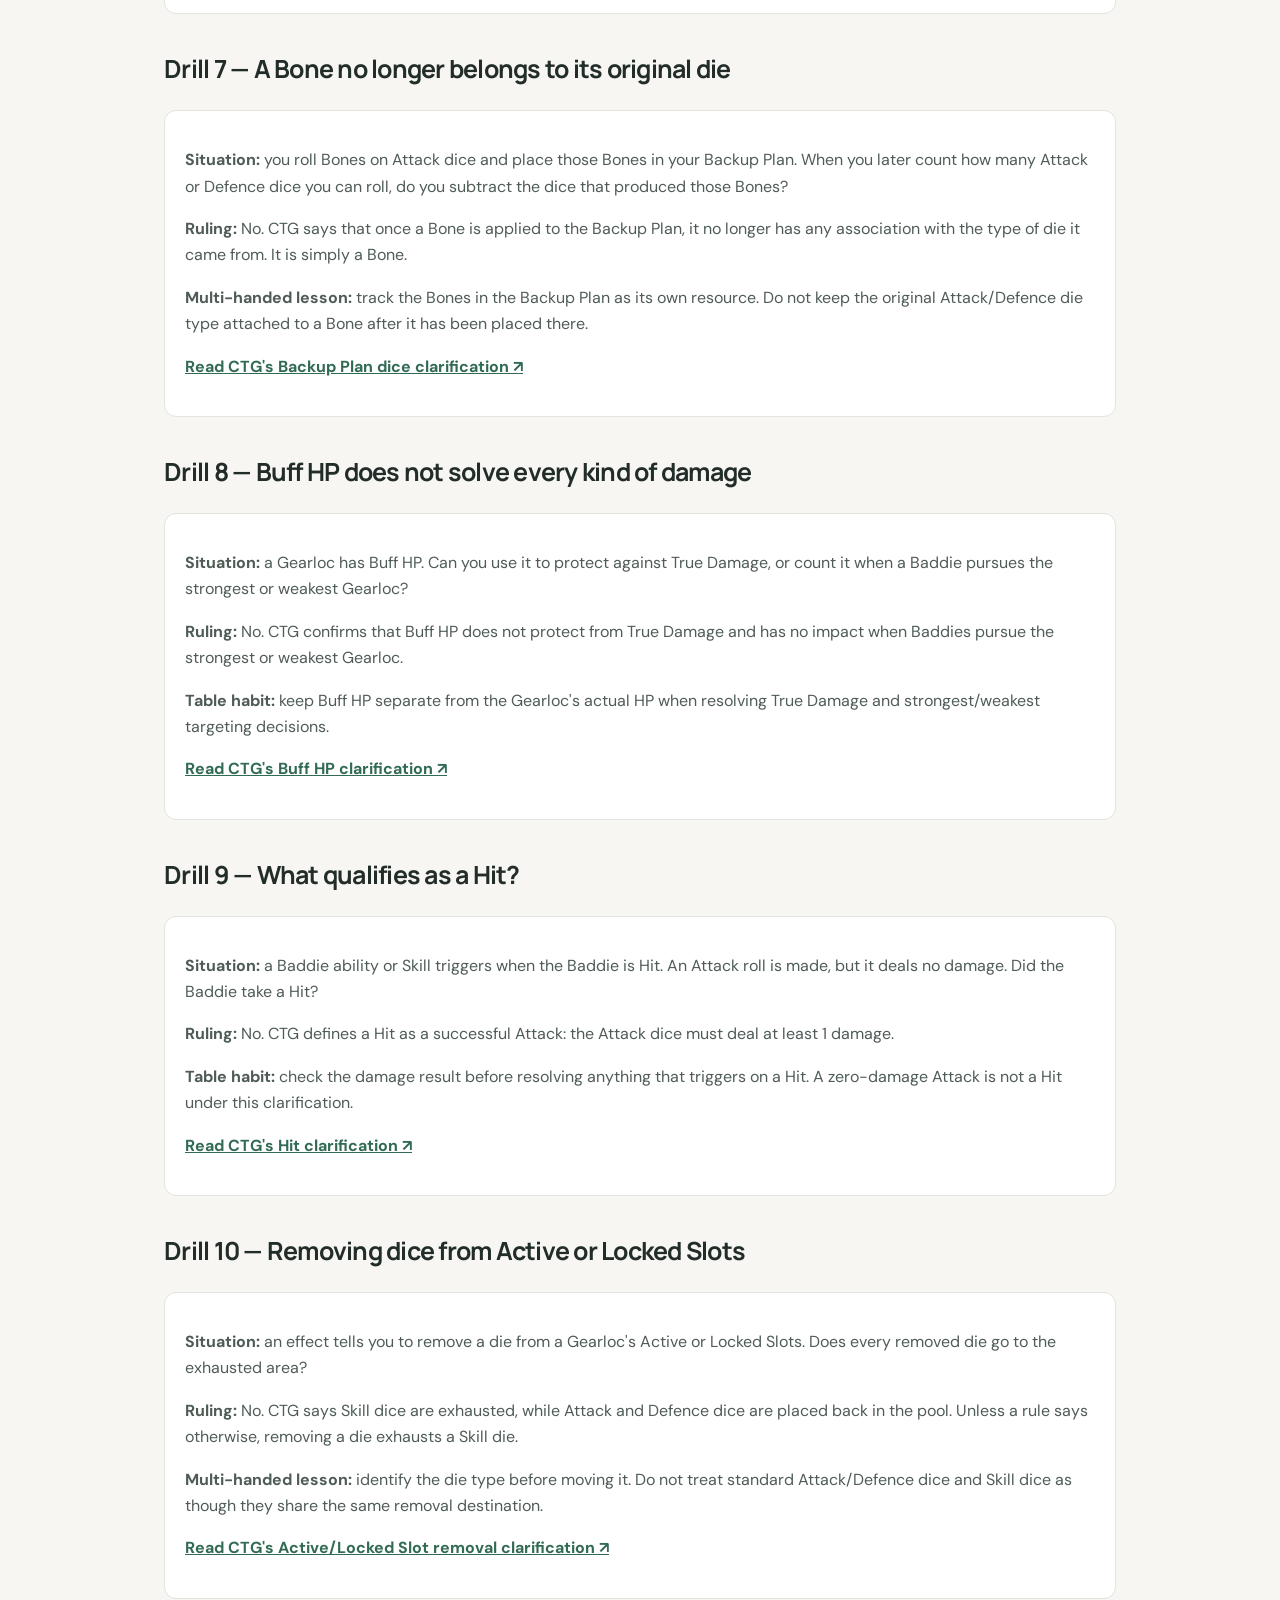
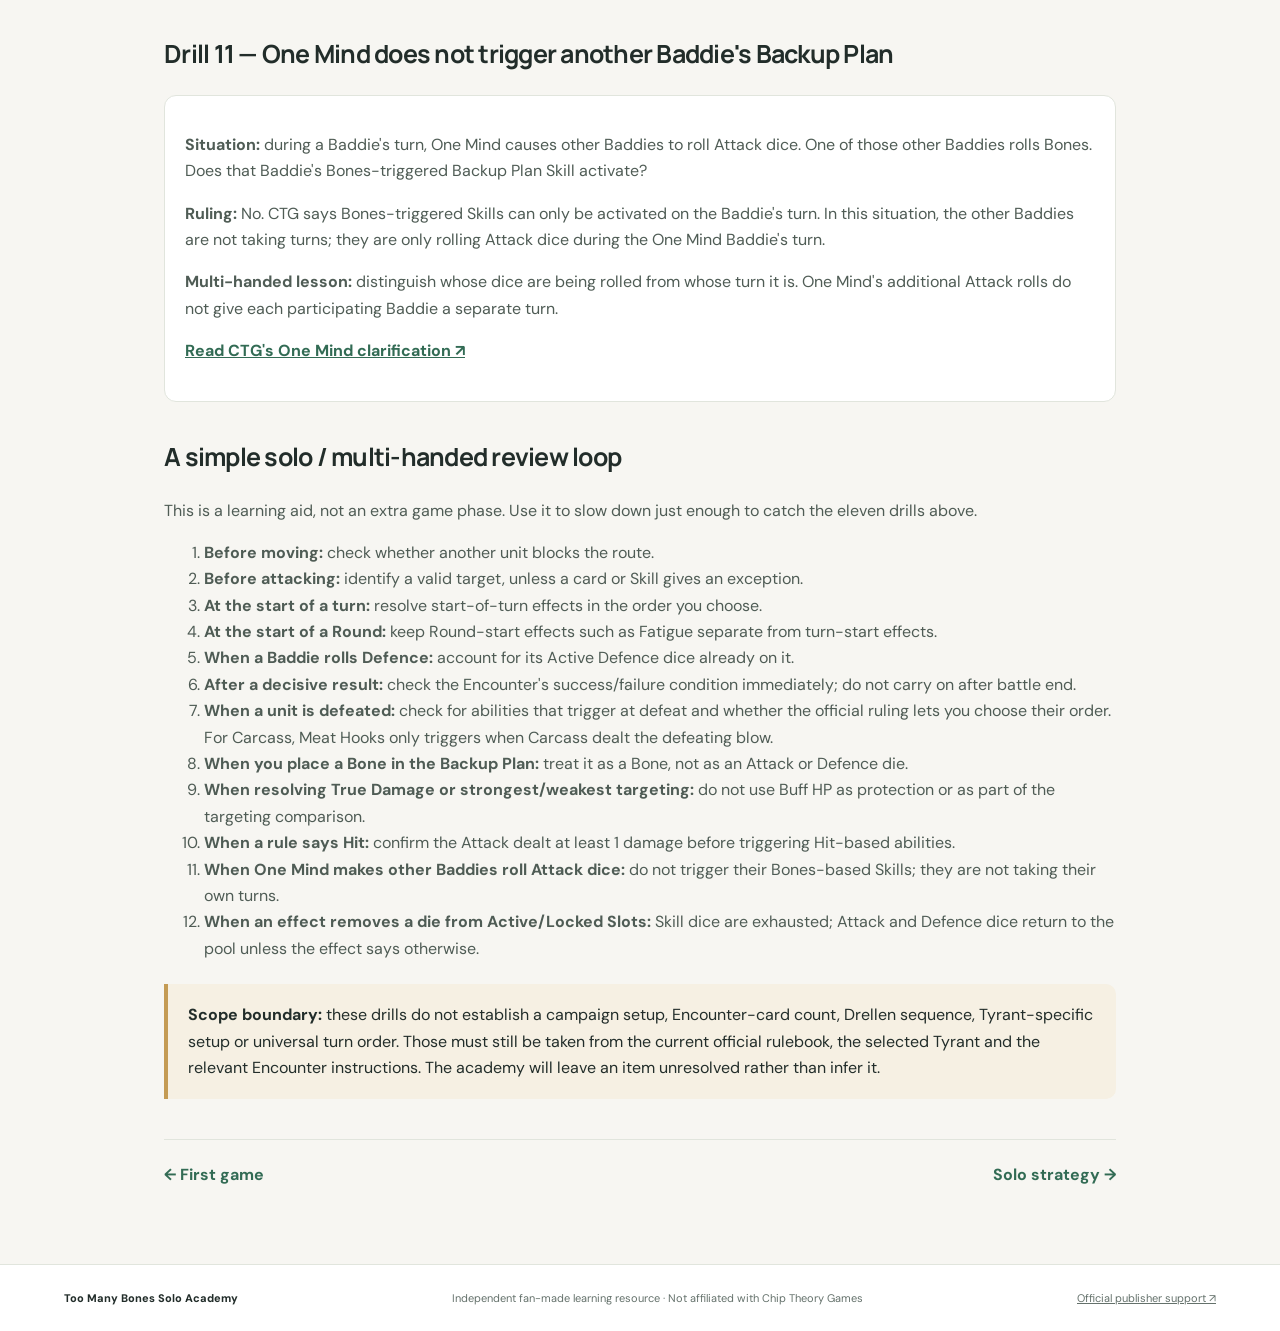
==== commit 2024e78e: "Add One Mind battle drill and component clarity" ====
--- a/battle-drills.html
+++ b/battle-drills.html
@@ -3,7 +3,7 @@
 <head>
 <meta charset="utf-8">
 <meta name="viewport" content="width=device-width,initial-scale=1">
-<meta name="description" content="Ten official Chip Theory Games FAQ battle drills for learning Too Many Bones solo and multi-handed.">
+<meta name="description" content="Eleven official Chip Theory Games FAQ battle drills for learning Too Many Bones solo and multi-handed.">
 <title>Battle Drills | Too Many Bones Solo Academy</title>
 <link rel="stylesheet" href="assets/style.css">
 </head>
@@ -19,11 +19,11 @@
 <section class="page-intro">
 <p class="eyebrow">PRACTICE TABLE · OFFICIAL FAQ DRILLS</p>
 <h1>Battle drills</h1>
-<p class="lead">Ten short situations to practise the rules that are easy to mis-time or misread when one person is managing several Gearlocs and the shared Battle Mat.</p>
+<p class="lead">Eleven short situations to practise the rules that are easy to mis-time or misread when one person is managing several Gearlocs and the shared Battle Mat.</p>
 </section>
 <article class="content">
 <div class="info-box">
-<strong>How to use this page:</strong> read each situation, decide what happens, then reveal the ruling. These are focused official FAQ clarifications—not a replacement for the applicable rulebook, Gearloc reference sheet, Baddie Skills reference or Encounter card. The official CTG support hub and FAQ index were checked on 26 November 2026; the individual article modification dates are shown by the publisher.
+<strong>How to use this page:</strong> read each situation, decide what happens, then reveal the ruling. These are focused official FAQ clarifications—not a replacement for the applicable rulebook, Gearloc reference sheet, Baddie Skills reference or Encounter card. The official CTG support hub and FAQ index were checked on 27 November 2026; the individual article modification dates are shown by the publisher.
 <p><a href="https://chiptheorygames.com/pages/support/too-many-bones" target="_blank" rel="noopener">CTG official Too Many Bones support hub ↗</a> · <a href="https://tmbsupport.chiptheorygames.com/support/solutions" target="_blank" rel="noopener">CTG official FAQ index ↗</a></p>
 </div>
 
@@ -112,8 +112,16 @@
 <p><a href="https://tmbsupport.chiptheorygames.com/support/solutions/articles/33000210189-q-if-asked-to-remove-dice-from-my-active-locked-slots-are-those-dice-exhausted-or-put-back-on-my-g" target="_blank" rel="noopener">Read CTG's Active/Locked Slot removal clarification ↗</a></p>
 </div>
 
+<h2>Drill 11 — One Mind does not trigger another Baddie's Backup Plan</h2>
+<div class="mini-card">
+<p><strong>Situation:</strong> during a Baddie's turn, One Mind causes other Baddies to roll Attack dice. One of those other Baddies rolls Bones. Does that Baddie's Bones-triggered Backup Plan Skill activate?</p>
+<p><strong>Ruling:</strong> No. CTG says Bones-triggered Skills can only be activated on the Baddie's turn. In this situation, the other Baddies are not taking turns; they are only rolling Attack dice during the One Mind Baddie's turn.</p>
+<p><strong>Multi-handed lesson:</strong> distinguish whose dice are being rolled from whose turn it is. One Mind's additional Attack rolls do not give each participating Baddie a separate turn.</p>
+<p><a href="https://tmbsupport.chiptheorygames.com/support/solutions/articles/33000236971-q-when-resolving-one-mind-do-bones-rolled-by-baddies-trigger-their-backup-plan-skills-" target="_blank" rel="noopener">Read CTG's One Mind clarification ↗</a></p>
+</div>
+
 <h2>A simple solo / multi-handed review loop</h2>
-<p>This is a learning aid, not an extra game phase. Use it to slow down just enough to catch the nine drills above.</p>
+<p>This is a learning aid, not an extra game phase. Use it to slow down just enough to catch the eleven drills above.</p>
 <ol>
 <li><strong>Before moving:</strong> check whether another unit blocks the route.</li>
 <li><strong>Before attacking:</strong> identify a valid target, unless a card or Skill gives an exception.</li>
@@ -125,6 +133,7 @@
 <li><strong>When you place a Bone in the Backup Plan:</strong> treat it as a Bone, not as an Attack or Defence die.</li>
 <li><strong>When resolving True Damage or strongest/weakest targeting:</strong> do not use Buff HP as protection or as part of the targeting comparison.</li>
 <li><strong>When a rule says Hit:</strong> confirm the Attack dealt at least 1 damage before triggering Hit-based abilities.</li>
+<li><strong>When One Mind makes other Baddies roll Attack dice:</strong> do not trigger their Bones-based Skills; they are not taking their own turns.</li>
 <li><strong>When an effect removes a die from Active/Locked Slots:</strong> Skill dice are exhausted; Attack and Defence dice return to the pool unless the effect says otherwise.</li>
 </ol>
 
